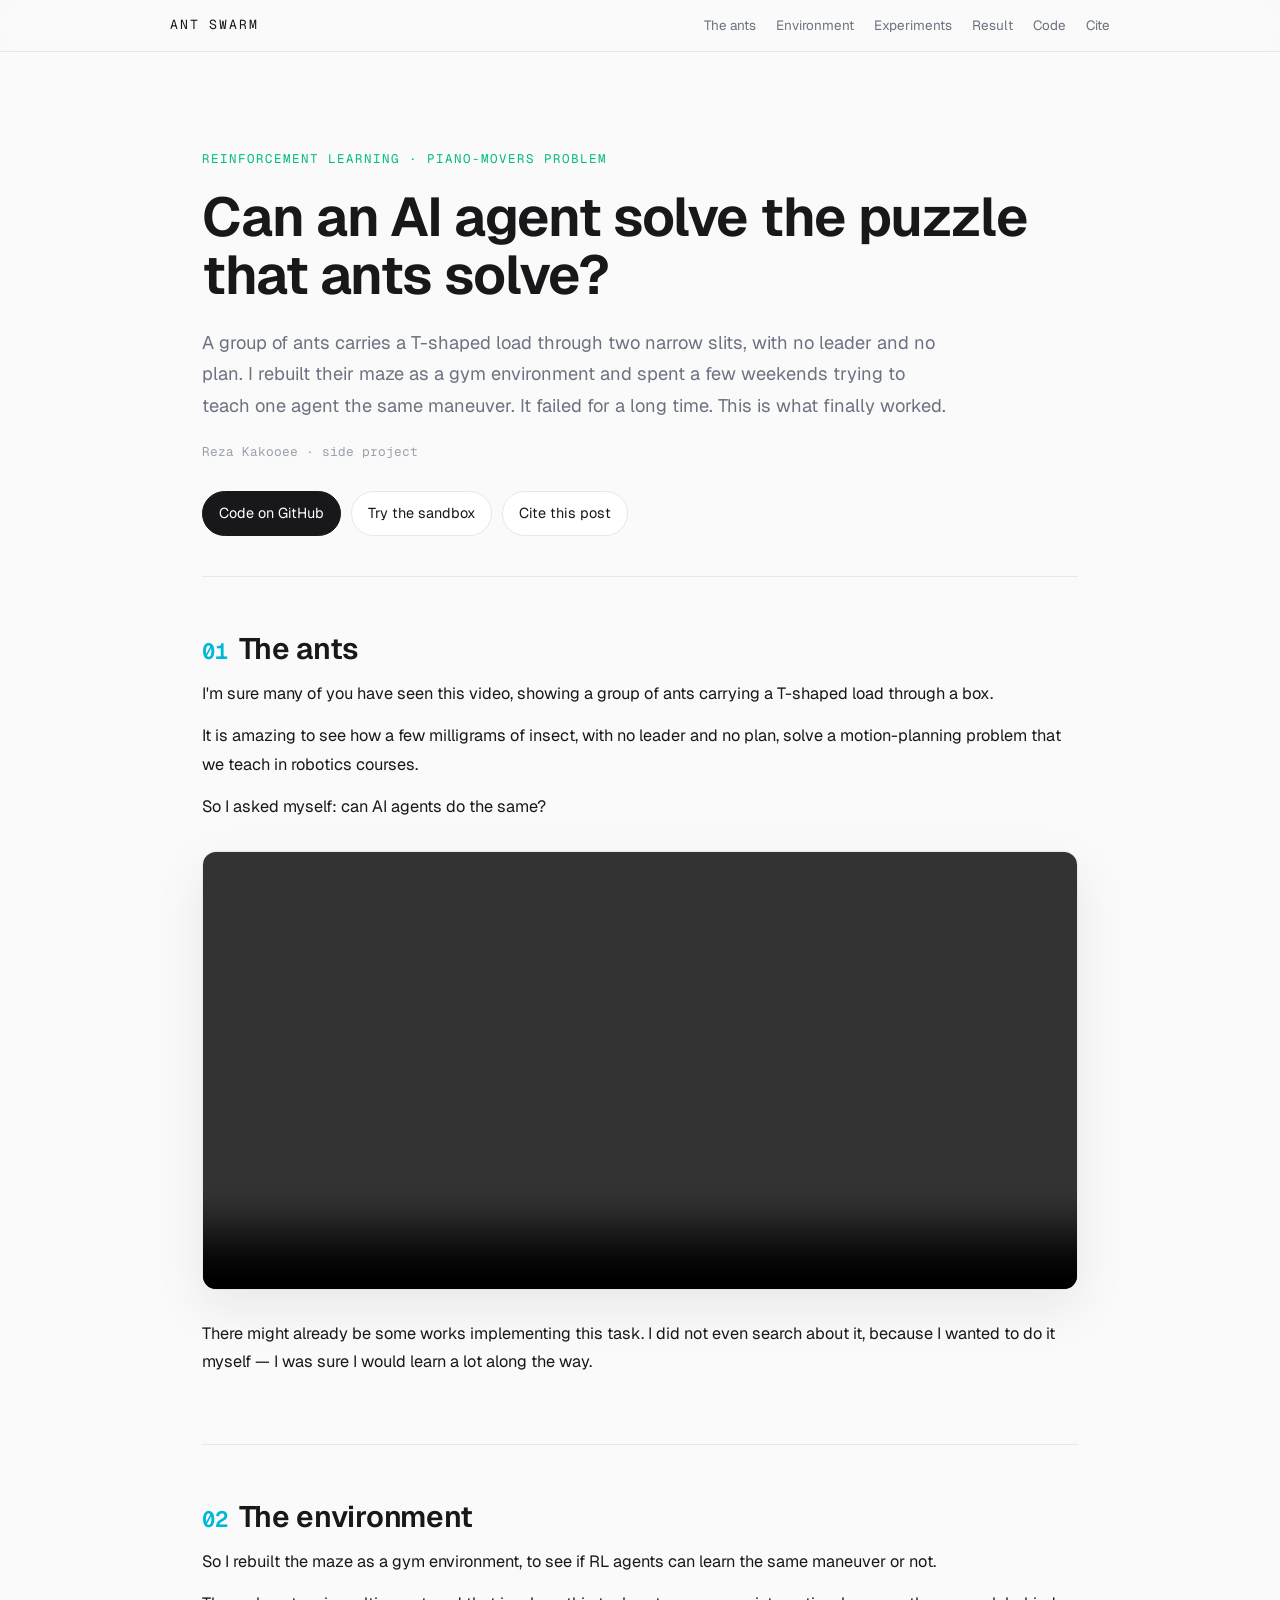
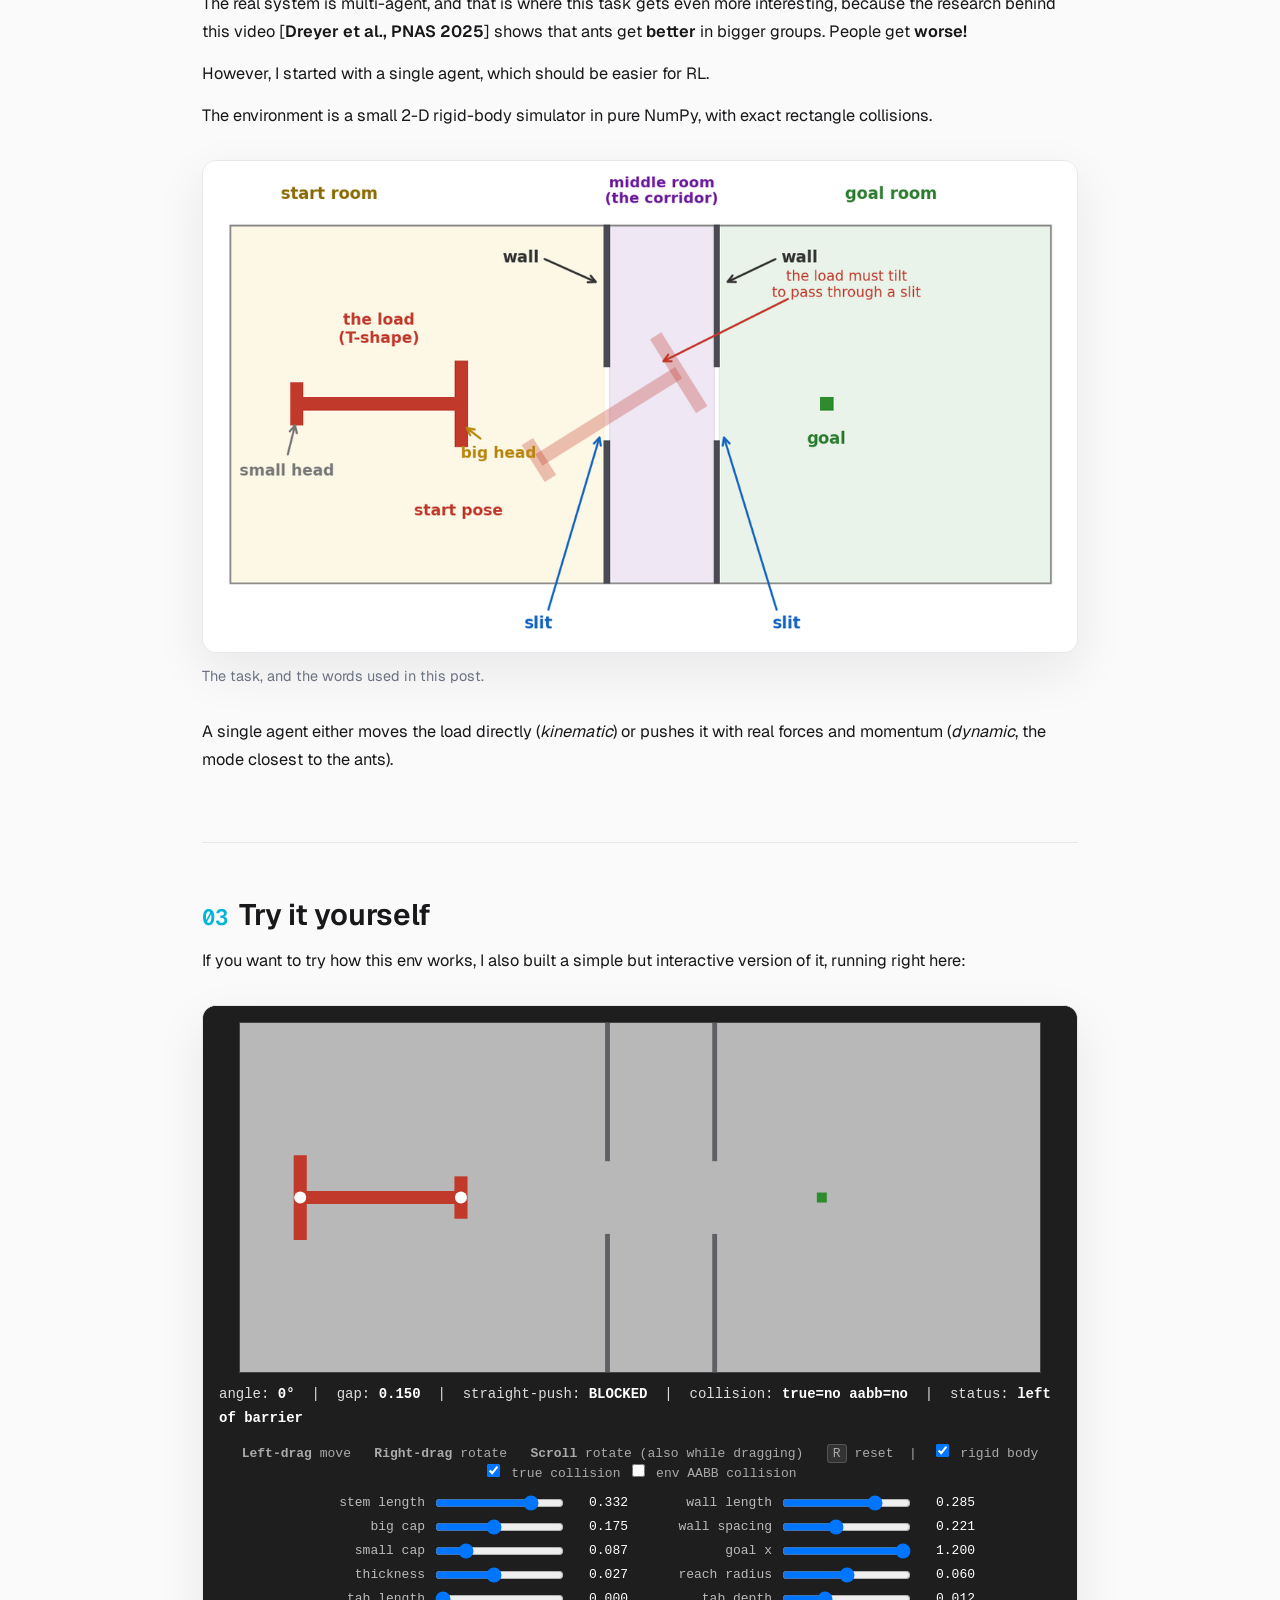
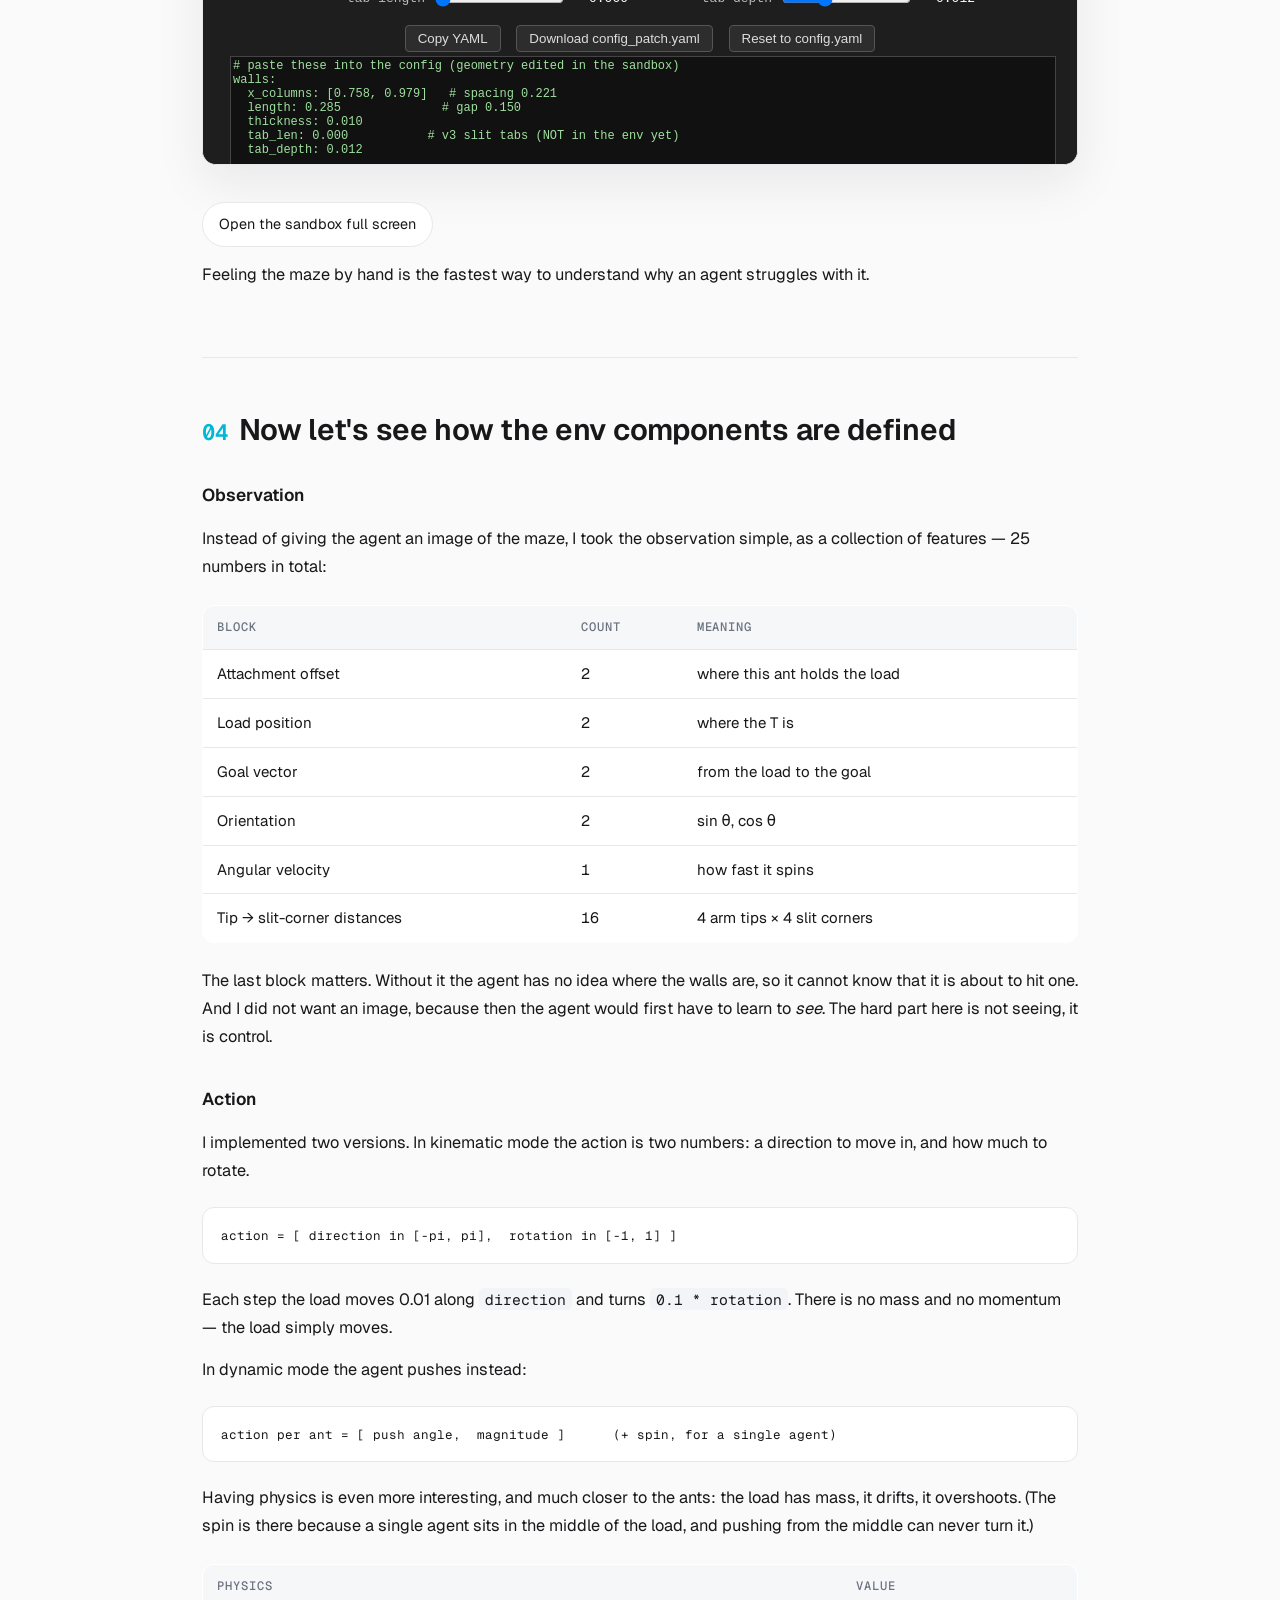
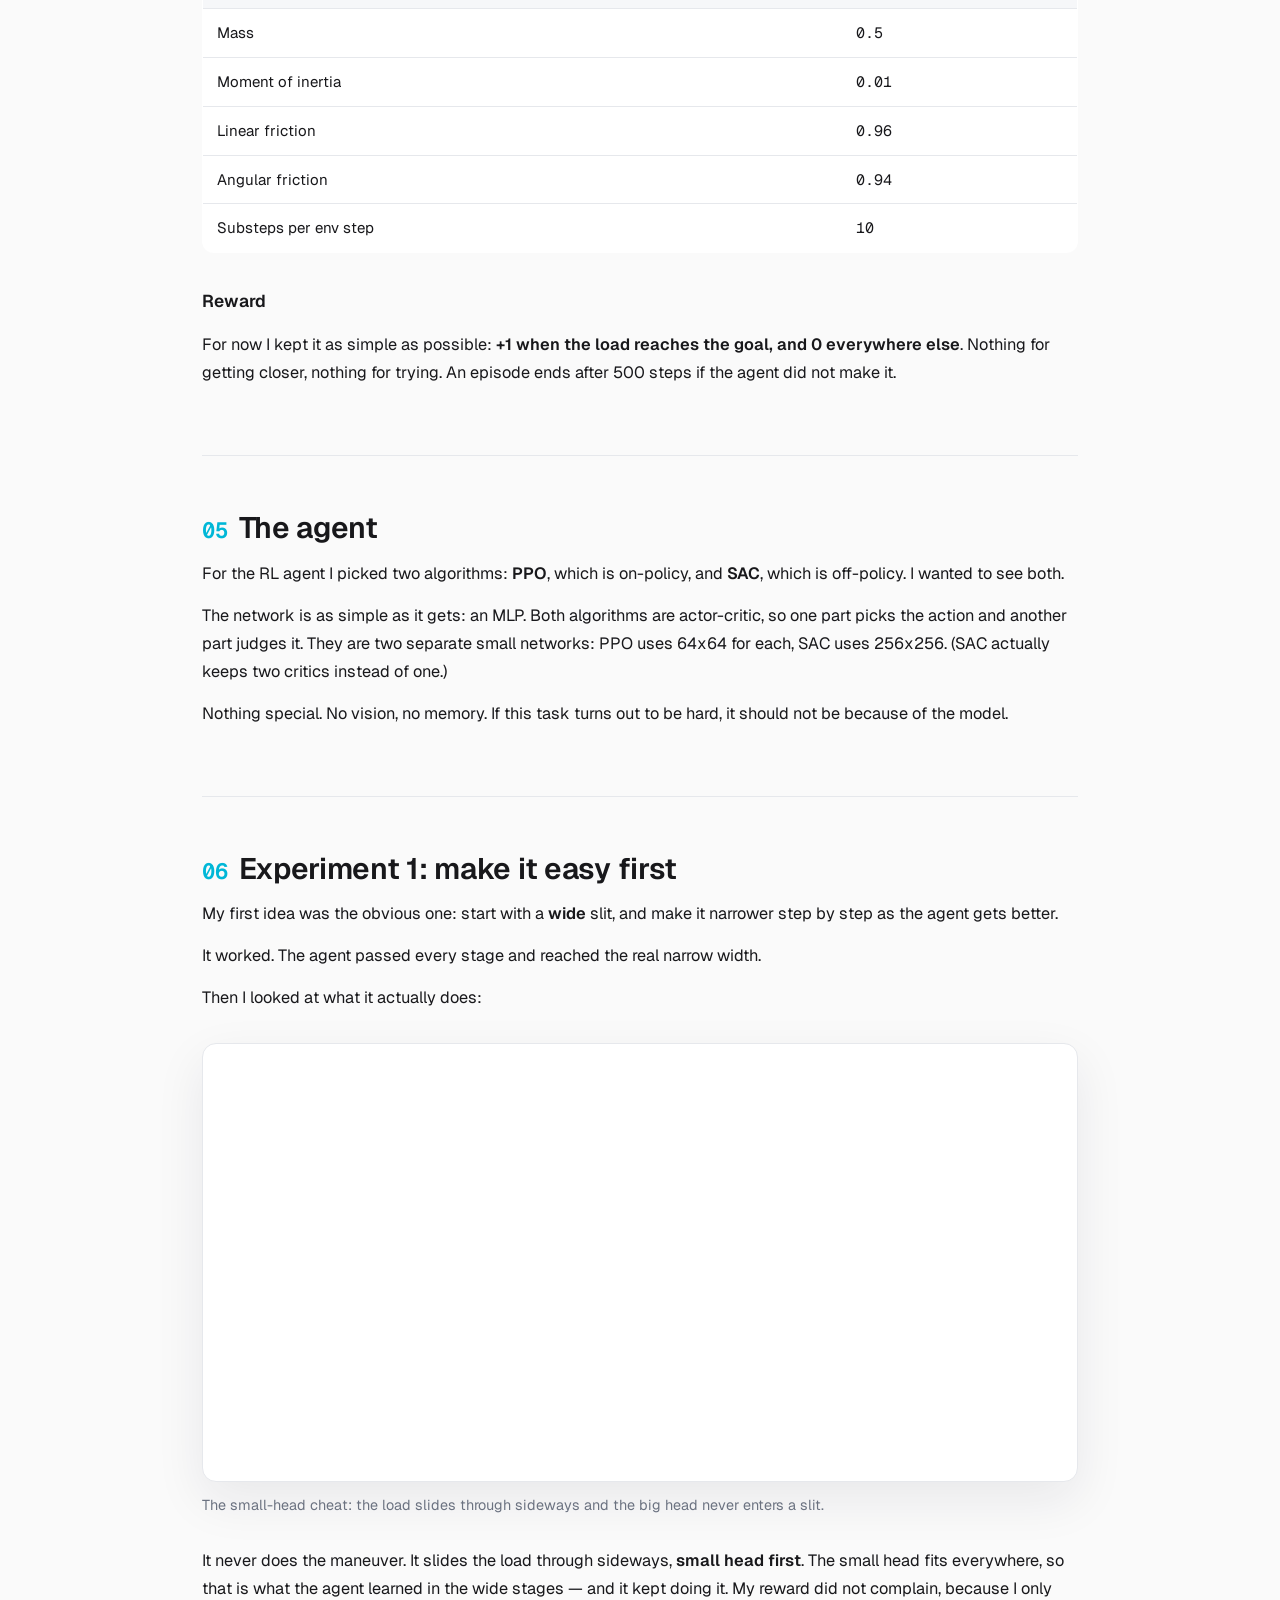
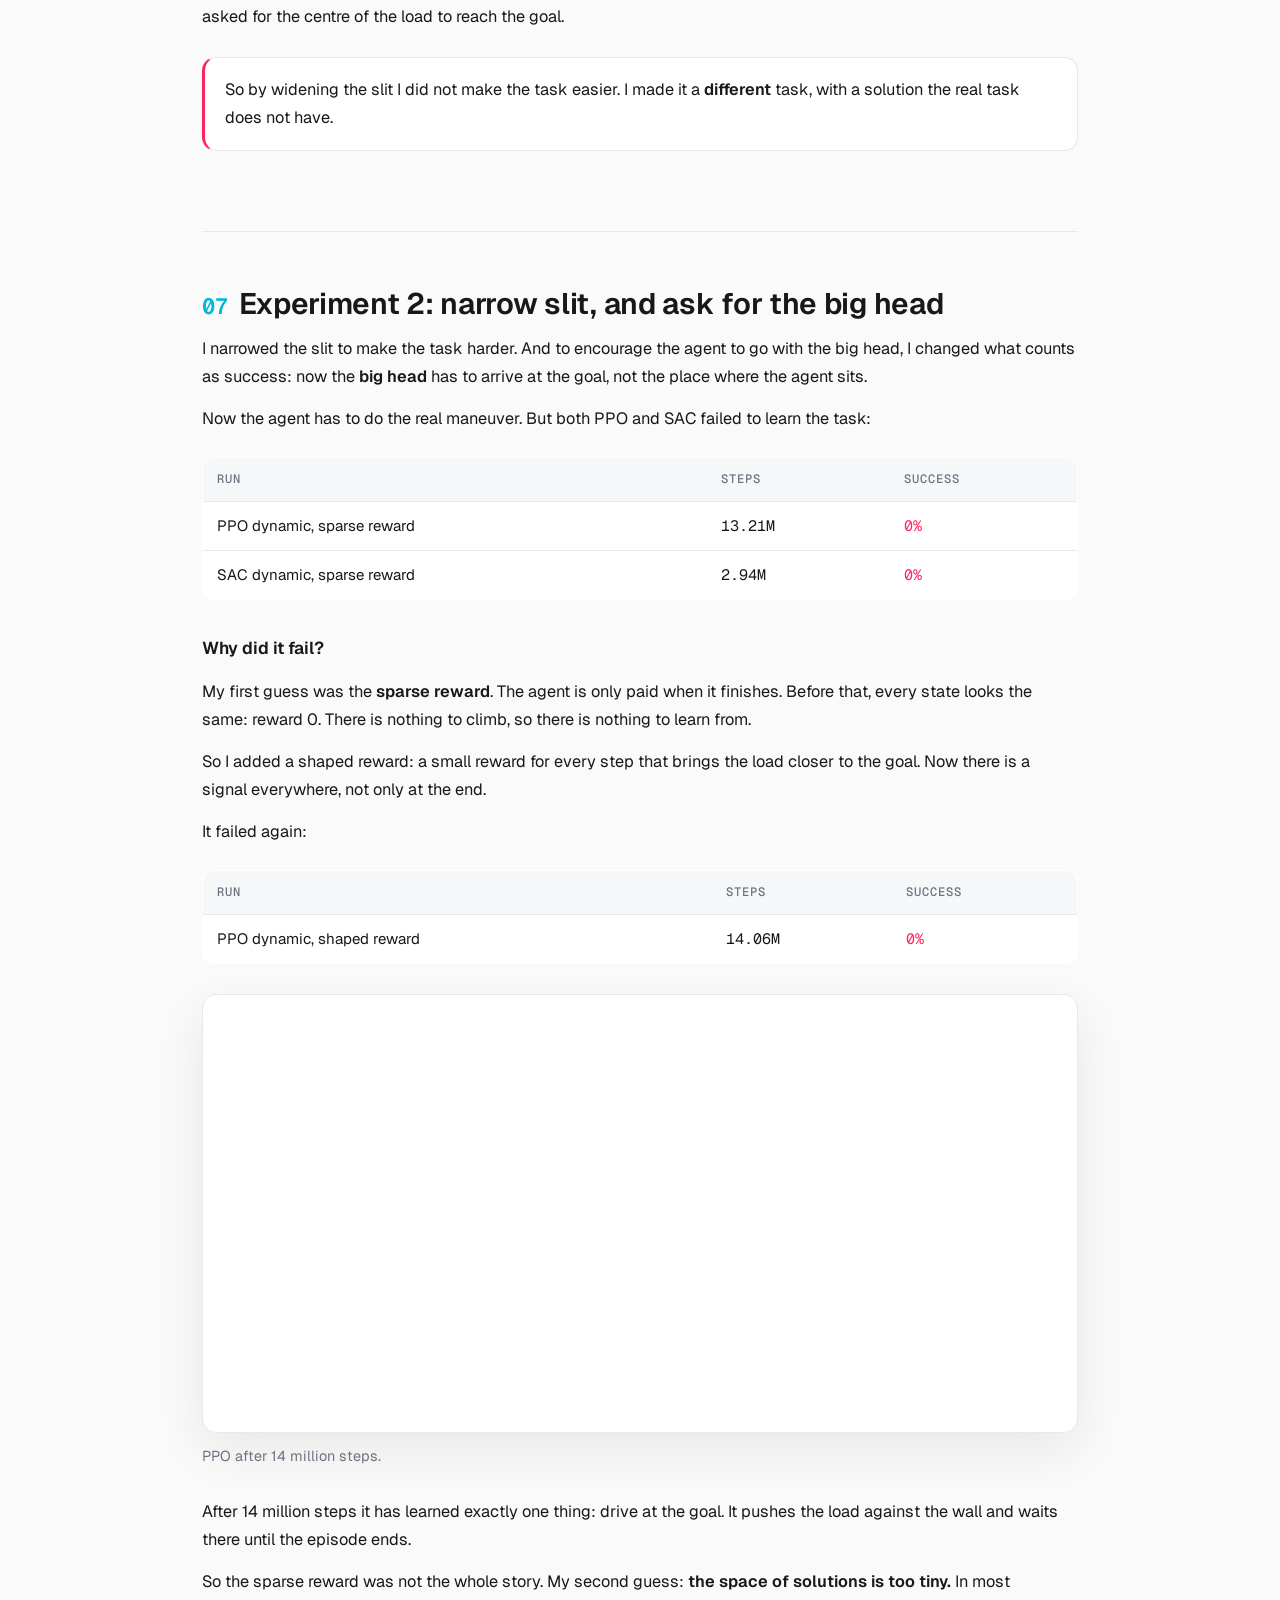
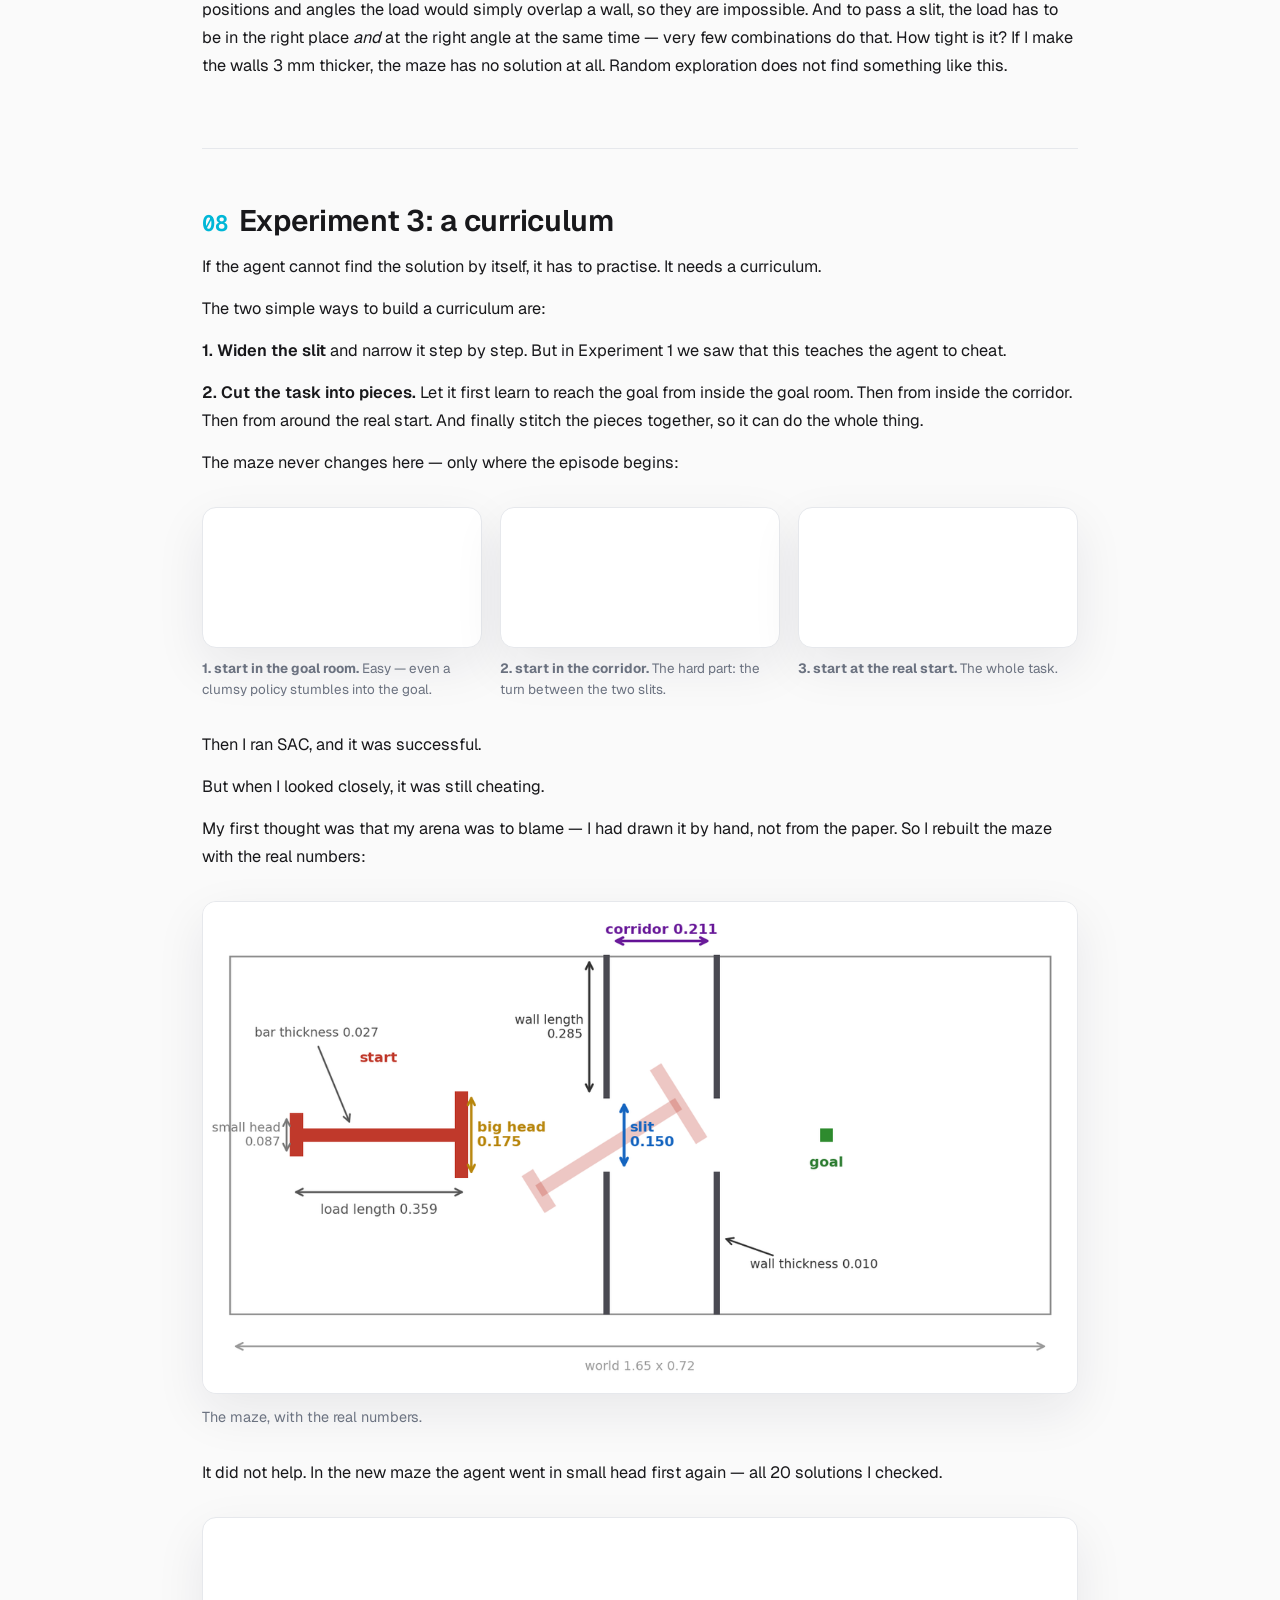
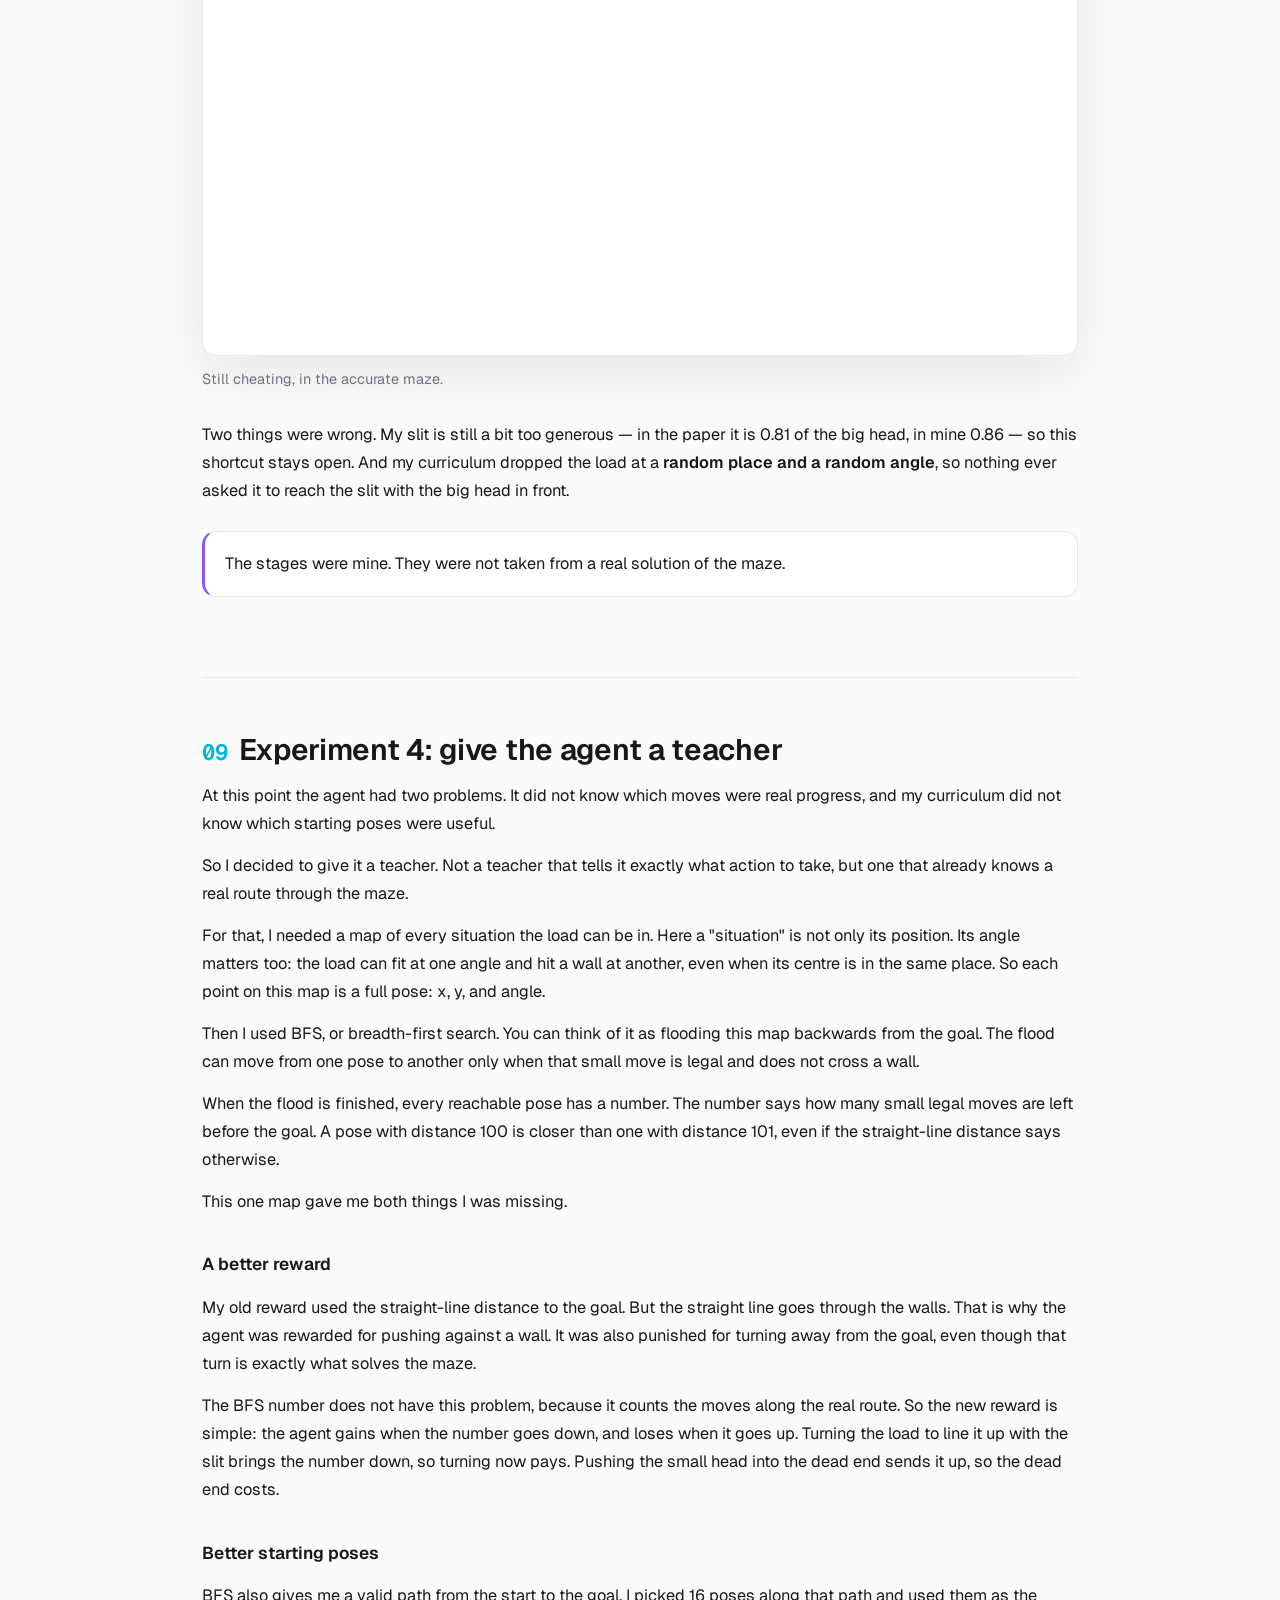
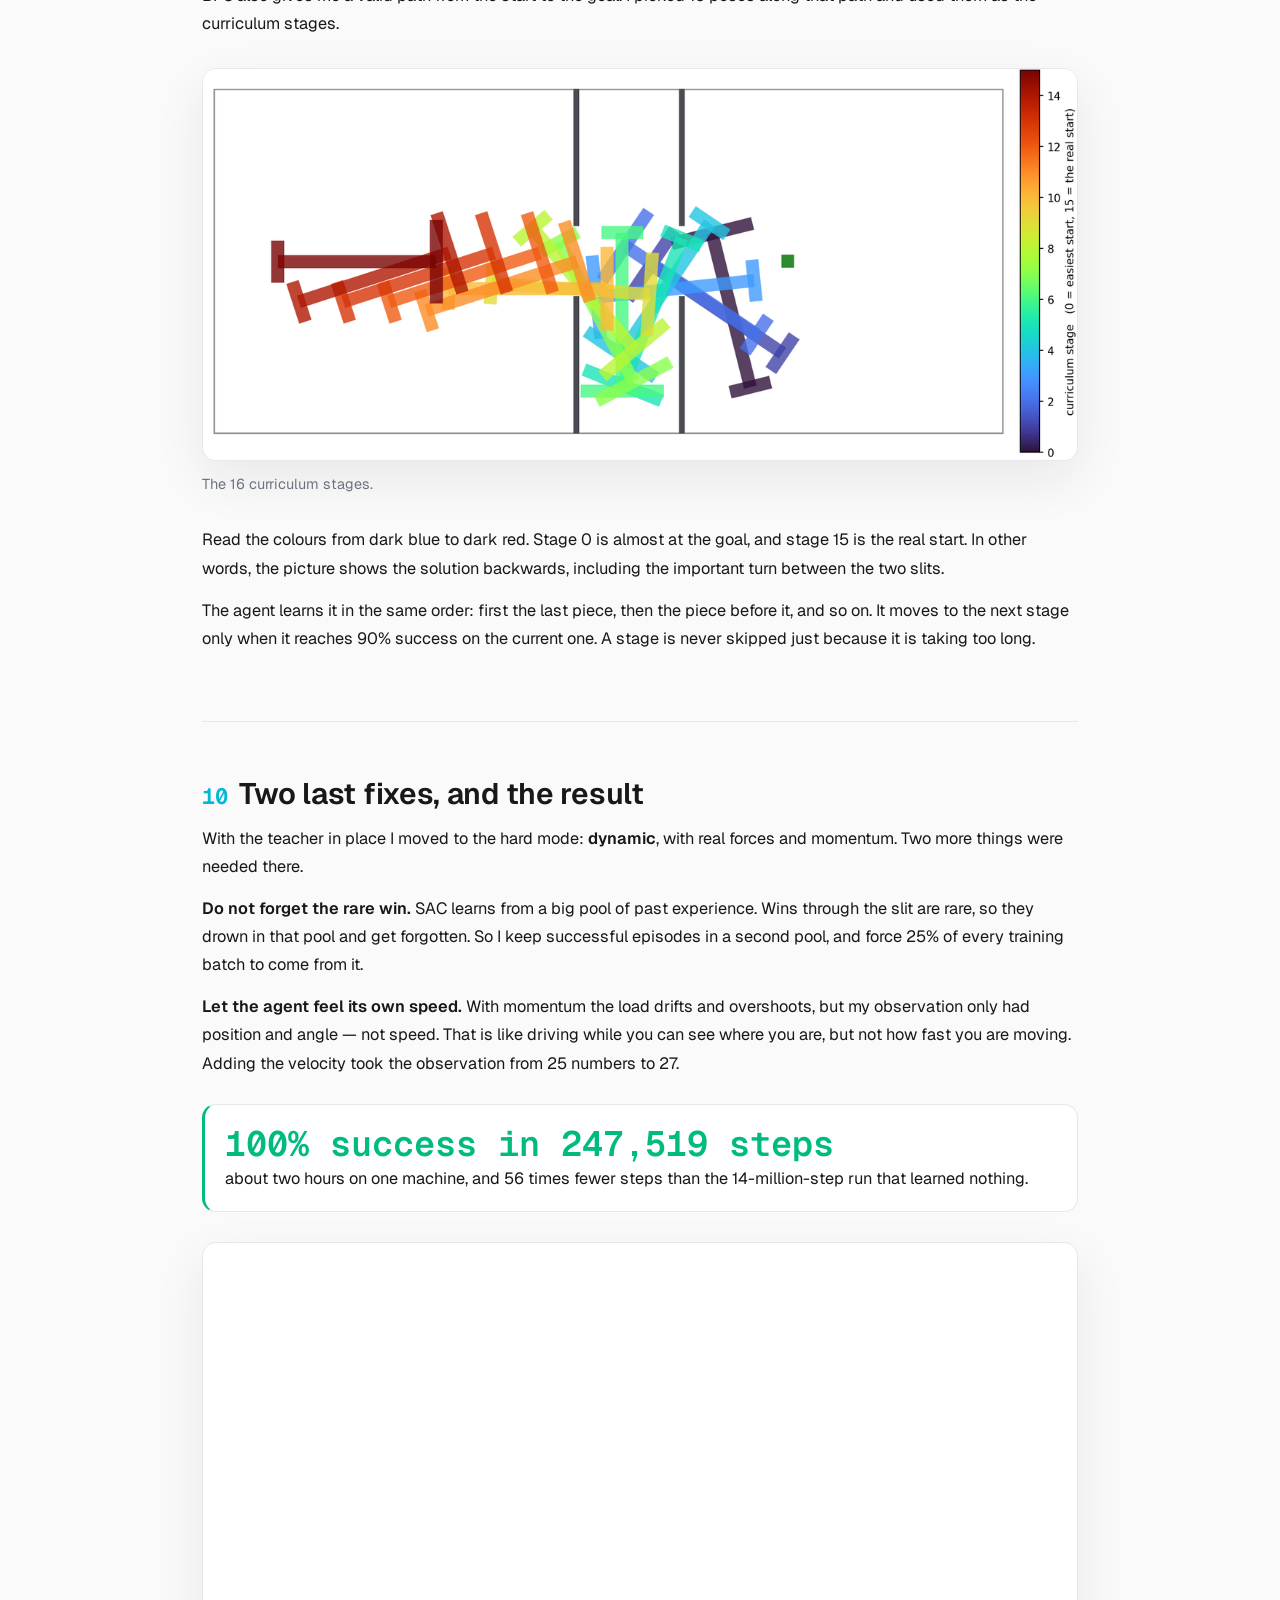
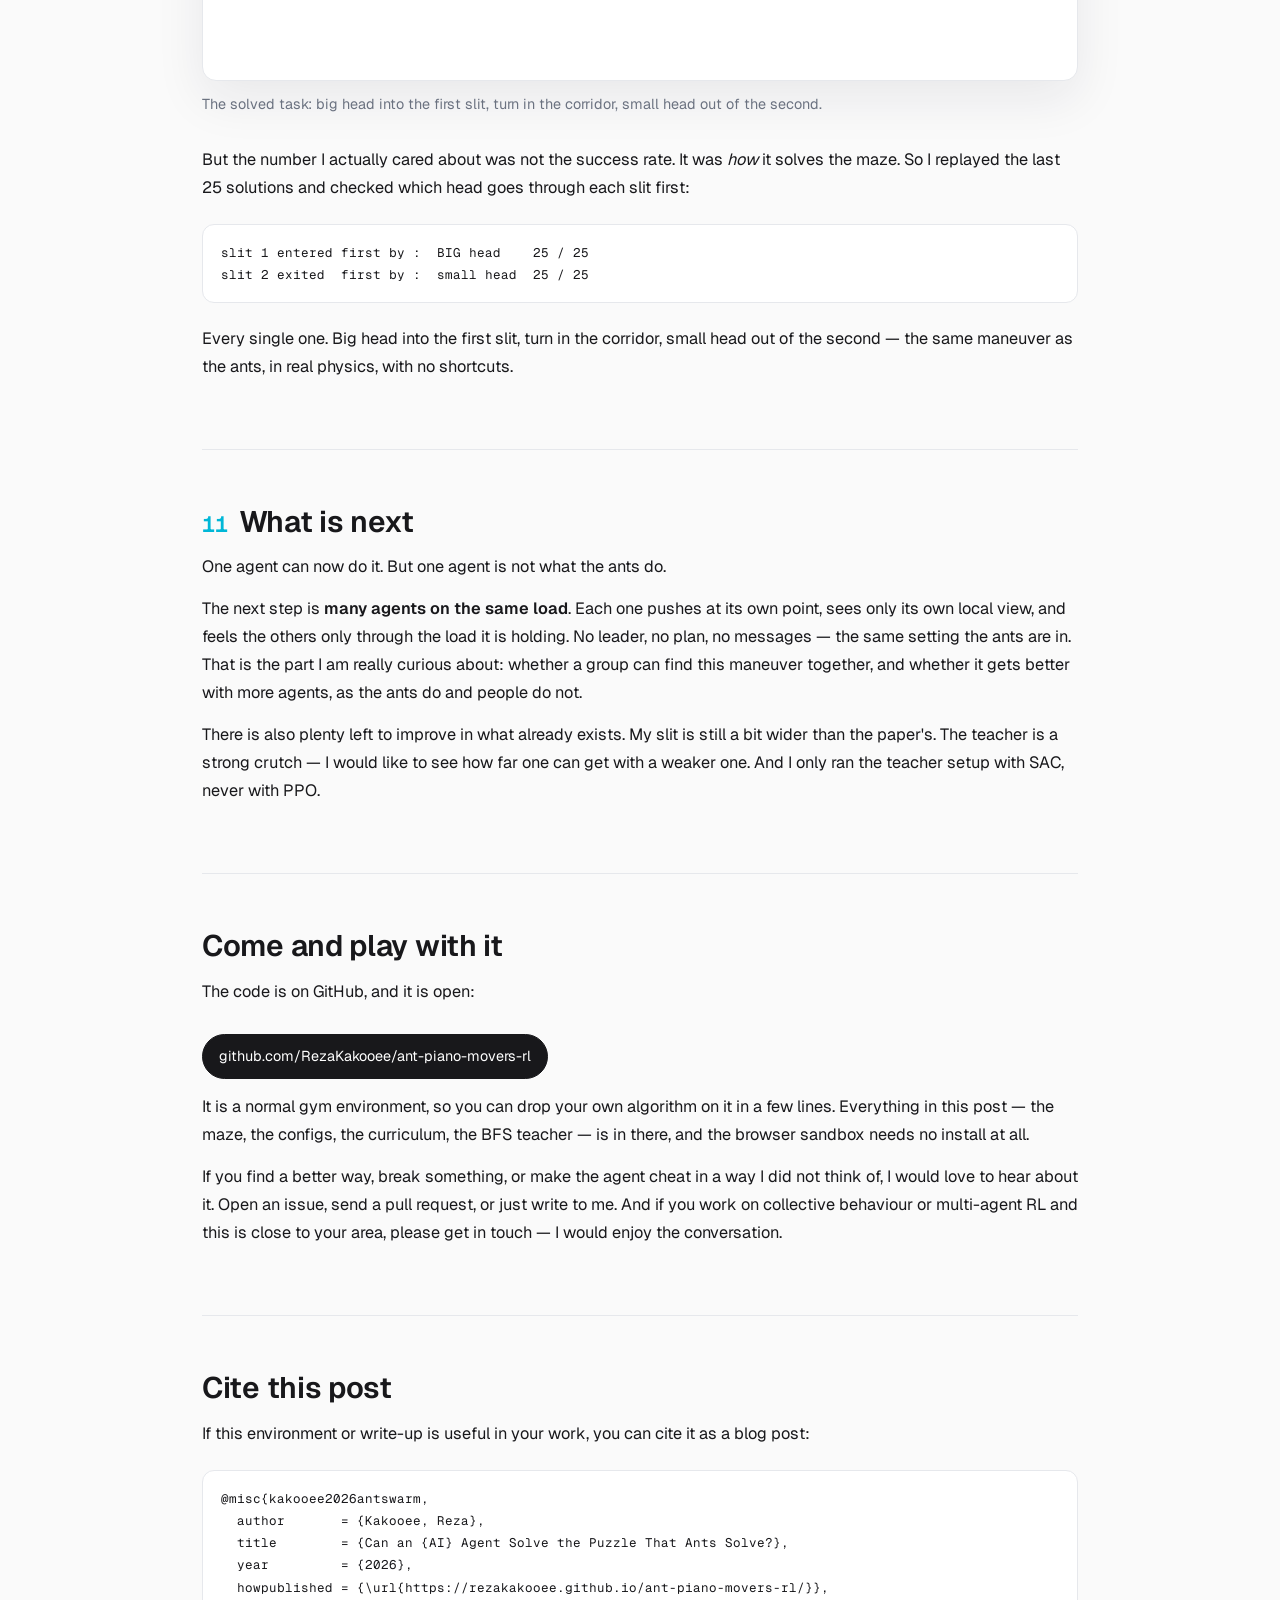
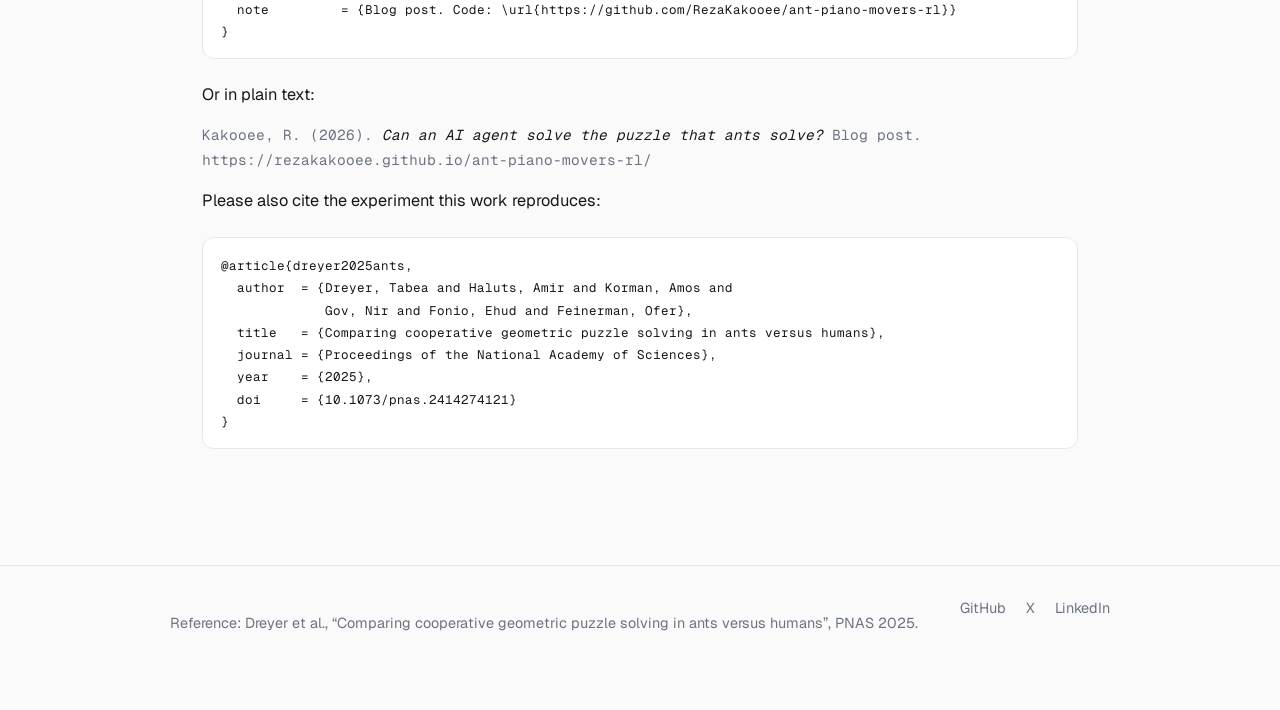
==== blogs/01-can-ai-solve-the-ant-puzzle/ant-piano-movers-rl/index.html @ 8fc46b72 "Add blog post, project page, and public-release tooling Blog (blogs/01-can-ai-solve-the-ant-puzzle/)" ====
<!doctype html>
<html lang="en">
  <head>
    <meta charset="utf-8">
    <meta name="viewport" content="width=device-width, initial-scale=1">
    <title>Can an AI agent solve the puzzle that ants solve?</title>
    <meta name="description" content="Teaching a reinforcement-learning agent the piano-movers puzzle that crazy ants solve collectively — the failures, the cheats, and the BFS teacher that finally worked.">
    <meta property="og:title" content="Can an AI agent solve the puzzle that ants solve?">
    <meta property="og:description" content="A weekend project: an RL agent learns to thread a T-shaped load through two narrow slits — the same maneuver ants perform in the PNAS piano-movers experiment.">
    <meta property="og:type" content="article">
    <meta property="og:image" content="assets/task_vocabulary.png">
    <link rel="preconnect" href="https://fonts.googleapis.com">
    <link rel="preconnect" href="https://fonts.gstatic.com" crossorigin>
    <link href="https://fonts.googleapis.com/css2?family=Geist:wght@400;500;600;700&family=Geist+Mono:wght@400;500&display=swap" rel="stylesheet">
    <link rel="stylesheet" href="styles.css">
  </head>
  <body>
    <header class="topbar">
      <div class="inner">
        <a class="mark" href="#top">Ant&nbsp;Swarm</a>
        <nav aria-label="Page sections">
          <a href="#ants">The ants</a>
          <a href="#env">Environment</a>
          <a href="#exp1">Experiments</a>
          <a href="#result">Result</a>
          <a href="#code">Code</a>
          <a href="#cite">Cite</a>
        </nav>
      </div>
    </header>

    <main id="top">
      <div class="wrap">
        <section class="hero">
          <p class="eyebrow">Reinforcement learning &middot; piano-movers problem</p>
          <h1>Can an AI agent solve the puzzle that ants solve?</h1>
          <p class="lede">
            A group of ants carries a T-shaped load through two narrow slits, with no
            leader and no plan. I rebuilt their maze as a gym environment and spent a
            few weekends trying to teach one agent the same maneuver. It failed for a
            long time. This is what finally worked.
          </p>
          <p class="byline">Reza Kakooee &middot; side project</p>
          <div class="actions">
            <a class="button button--primary" href="https://github.com/RezaKakooee/ant-piano-movers-rl">Code on GitHub</a>
            <a class="button" href="#try">Try the sandbox</a>
            <a class="button" href="#cite">Cite this post</a>
          </div>
        </section>

        <!-- 1 ---------------------------------------------------------- -->
        <section class="section" id="ants">
          <h2><span class="num">01</span>The ants</h2>
          <p>
            I'm sure many of you have seen this video, showing a group of ants
            carrying a T-shaped load through a box.
          </p>
          <p>
            It is amazing to see how a few milligrams of insect, with no leader and no
            plan, solve a motion-planning problem that we teach in robotics courses.
          </p>
          <p>So I asked myself: can AI agents do the same?</p>
          <figure>
            <video src="assets/redvid_io_ants_solving_a_puzzle.mp4" controls playsinline preload="metadata"></video>
          </figure>
          <p>
            There might already be some works implementing this task. I did not even
            search about it, because I wanted to do it myself &mdash; I was sure I would
            learn a lot along the way.
          </p>
        </section>

        <!-- 2 ---------------------------------------------------------- -->
        <section class="section" id="env">
          <h2><span class="num">02</span>The environment</h2>
          <p>
            So I rebuilt the maze as a gym environment, to see if RL agents can learn
            the same maneuver or not.
          </p>
          <p>
            The real system is multi-agent, and that is where this task gets even more
            interesting, because the research behind this video
            [<strong>Dreyer et al., PNAS 2025</strong>] shows that ants get
            <strong>better</strong> in bigger groups. People get <strong>worse!</strong>
          </p>
          <p>However, I started with a single agent, which should be easier for RL.</p>
          <p>
            The environment is a small 2-D rigid-body simulator in pure NumPy, with
            exact rectangle collisions.
          </p>
          <figure>
            <img src="assets/task_vocabulary.png" alt="The maze, with every part named: start room, corridor, goal room, walls, slits, the load with its big and small head.">
            <figcaption>The task, and the words used in this post.</figcaption>
          </figure>
          <p>
            A single agent either moves the load directly (<em>kinematic</em>) or pushes
            it with real forces and momentum (<em>dynamic</em>, the mode closest to the
            ants).
          </p>
        </section>

        <!-- 3 ---------------------------------------------------------- -->
        <section class="section" id="try">
          <h2><span class="num">03</span>Try it yourself</h2>
          <p>
            If you want to try how this env works, I also built a simple but
            interactive version of it, running right here:
          </p>
          <figure class="sandbox">
            <iframe src="sandbox/" title="Interactive T-shape maze sandbox" loading="lazy"></iframe>
          </figure>
          <div class="actions">
            <a class="button" href="sandbox/" target="_blank" rel="noopener">Open the sandbox full screen</a>
          </div>
          <p>
            Feeling the maze by hand is the fastest way to understand why an agent
            struggles with it.
          </p>
        </section>

        <!-- 4 ---------------------------------------------------------- -->
        <section class="section" id="components">
          <h2><span class="num">04</span>Now let's see how the env components are defined</h2>

          <h3>Observation</h3>
          <p>
            Instead of giving the agent an image of the maze, I took the observation
            simple, as a collection of features &mdash; 25 numbers in total:
          </p>
          <table>
            <thead><tr><th>Block</th><th class="num">Count</th><th>Meaning</th></tr></thead>
            <tbody>
              <tr><td>Attachment offset</td><td class="num">2</td><td>where this ant holds the load</td></tr>
              <tr><td>Load position</td><td class="num">2</td><td>where the T is</td></tr>
              <tr><td>Goal vector</td><td class="num">2</td><td>from the load to the goal</td></tr>
              <tr><td>Orientation</td><td class="num">2</td><td>sin&nbsp;&theta;, cos&nbsp;&theta;</td></tr>
              <tr><td>Angular velocity</td><td class="num">1</td><td>how fast it spins</td></tr>
              <tr><td>Tip &rarr; slit-corner distances</td><td class="num">16</td><td>4 arm tips &times; 4 slit corners</td></tr>
            </tbody>
          </table>
          <p>
            The last block matters. Without it the agent has no idea where the walls
            are, so it cannot know that it is about to hit one. And I did not want an
            image, because then the agent would first have to learn to <em>see</em>.
            The hard part here is not seeing, it is control.
          </p>

          <h3>Action</h3>
          <p>
            I implemented two versions. In kinematic mode the action is two numbers: a
            direction to move in, and how much to rotate.
          </p>
<pre><code>action = [ direction in [-pi, pi],  rotation in [-1, 1] ]</code></pre>
          <p>
            Each step the load moves 0.01 along <code>direction</code> and turns
            <code>0.1 * rotation</code>. There is no mass and no momentum &mdash; the
            load simply moves.
          </p>
          <p>In dynamic mode the agent pushes instead:</p>
<pre><code>action per ant = [ push angle,  magnitude ]      (+ spin, for a single agent)</code></pre>
          <p>
            Having physics is even more interesting, and much closer to the ants: the
            load has mass, it drifts, it overshoots. (The spin is there because a single
            agent sits in the middle of the load, and pushing from the middle can never
            turn it.)
          </p>
          <table>
            <thead><tr><th>Physics</th><th class="num">Value</th></tr></thead>
            <tbody>
              <tr><td>Mass</td><td class="num">0.5</td></tr>
              <tr><td>Moment of inertia</td><td class="num">0.01</td></tr>
              <tr><td>Linear friction</td><td class="num">0.96</td></tr>
              <tr><td>Angular friction</td><td class="num">0.94</td></tr>
              <tr><td>Substeps per env step</td><td class="num">10</td></tr>
            </tbody>
          </table>

          <h3>Reward</h3>
          <p>
            For now I kept it as simple as possible: <strong>+1 when the load reaches
            the goal, and 0 everywhere else</strong>. Nothing for getting closer,
            nothing for trying. An episode ends after 500 steps if the agent did not
            make it.
          </p>
        </section>

        <!-- 5 ---------------------------------------------------------- -->
        <section class="section" id="agent">
          <h2><span class="num">05</span>The agent</h2>
          <p>
            For the RL agent I picked two algorithms: <strong>PPO</strong>, which is
            on-policy, and <strong>SAC</strong>, which is off-policy. I wanted to see
            both.
          </p>
          <p>
            The network is as simple as it gets: an MLP. Both algorithms are
            actor-critic, so one part picks the action and another part judges it. They
            are two separate small networks: PPO uses 64x64 for each, SAC uses 256x256.
            (SAC actually keeps two critics instead of one.)
          </p>
          <p>
            Nothing special. No vision, no memory. If this task turns out to be hard, it
            should not be because of the model.
          </p>
        </section>

        <!-- 6 ---------------------------------------------------------- -->
        <section class="section" id="exp1">
          <h2><span class="num">06</span>Experiment 1: make it easy first</h2>
          <p>
            My first idea was the obvious one: start with a <strong>wide</strong> slit,
            and make it narrower step by step as the agent gets better.
          </p>
          <p>It worked. The agent passed every stage and reached the real narrow width.</p>
          <p>Then I looked at what it actually does:</p>
          <figure>
            <video src="assets/cheat_smallhead.mp4" autoplay loop muted playsinline></video>
            <figcaption>The small-head cheat: the load slides through sideways and the big head never enters a slit.</figcaption>
          </figure>
          <p>
            It never does the maneuver. It slides the load through sideways,
            <strong>small head first</strong>. The small head fits everywhere, so that is
            what the agent learned in the wide stages &mdash; and it kept doing it. My
            reward did not complain, because I only asked for the centre of the load to
            reach the goal.
          </p>
          <div class="callout callout--fail">
            <p>
              So by widening the slit I did not make the task easier. I made it a
              <strong>different</strong> task, with a solution the real task does not
              have.
            </p>
          </div>
        </section>

        <!-- 7 ---------------------------------------------------------- -->
        <section class="section" id="exp2">
          <h2><span class="num">07</span>Experiment 2: narrow slit, and ask for the big head</h2>
          <p>
            I narrowed the slit to make the task harder. And to encourage the agent to
            go with the big head, I changed what counts as success: now the
            <strong>big head</strong> has to arrive at the goal, not the place where the
            agent sits.
          </p>
          <p>
            Now the agent has to do the real maneuver. But both PPO and SAC failed to
            learn the task:
          </p>
          <table>
            <thead><tr><th>Run</th><th class="num">Steps</th><th class="num">Success</th></tr></thead>
            <tbody>
              <tr><td>PPO dynamic, sparse reward</td><td class="num">13.21M</td><td class="fail">0%</td></tr>
              <tr><td>SAC dynamic, sparse reward</td><td class="num">2.94M</td><td class="fail">0%</td></tr>
            </tbody>
          </table>

          <h3>Why did it fail?</h3>
          <p>
            My first guess was the <strong>sparse reward</strong>. The agent is only paid
            when it finishes. Before that, every state looks the same: reward 0. There is
            nothing to climb, so there is nothing to learn from.
          </p>
          <p>
            So I added a shaped reward: a small reward for every step that brings the
            load closer to the goal. Now there is a signal everywhere, not only at the
            end.
          </p>
          <p>It failed again:</p>
          <table>
            <thead><tr><th>Run</th><th class="num">Steps</th><th class="num">Success</th></tr></thead>
            <tbody>
              <tr><td>PPO dynamic, shaped reward</td><td class="num">14.06M</td><td class="fail">0%</td></tr>
            </tbody>
          </table>
          <figure>
            <video src="assets/policy_14000000.mp4" autoplay loop muted playsinline></video>
            <figcaption>PPO after 14 million steps.</figcaption>
          </figure>
          <p>
            After 14 million steps it has learned exactly one thing: drive at the goal.
            It pushes the load against the wall and waits there until the episode ends.
          </p>
          <p>
            So the sparse reward was not the whole story. My second guess:
            <strong>the space of solutions is too tiny.</strong> In most positions and
            angles the load would simply overlap a wall, so they are impossible. And to
            pass a slit, the load has to be in the right place <em>and</em> at the right
            angle at the same time &mdash; very few combinations do that. How tight is it? If I make the walls 3&nbsp;mm
            thicker, the maze has no solution at all. Random exploration does not find
            something like this.
          </p>
        </section>

        <!-- 8 ---------------------------------------------------------- -->
        <section class="section" id="exp3">
          <h2><span class="num">08</span>Experiment 3: a curriculum</h2>
          <p>
            If the agent cannot find the solution by itself, it has to practise. It needs
            a curriculum.
          </p>
          <p>The two simple ways to build a curriculum are:</p>
          <p>
            <strong>1. Widen the slit</strong> and narrow it step by step. But in
            Experiment 1 we saw that this teaches the agent to cheat.
          </p>
          <p>
            <strong>2. Cut the task into pieces.</strong> Let it first learn to reach the
            goal from inside the goal room. Then from inside the corridor. Then from
            around the real start. And finally stitch the pieces together, so it can do
            the whole thing.
          </p>
          <p>The maze never changes here &mdash; only where the episode begins:</p>
          <div class="figure-row">
            <figure>
              <video src="assets/1_first__step1403_len403.mp4" autoplay loop muted playsinline></video>
              <figcaption><strong>1. start in the goal room.</strong> Easy &mdash; even a clumsy policy stumbles into the goal.</figcaption>
            </figure>
            <figure>
              <video src="assets/2_early__step150542_len31.mp4" autoplay loop muted playsinline></video>
              <figcaption><strong>2. start in the corridor.</strong> The hard part: the turn between the two slits.</figcaption>
            </figure>
            <figure>
              <video src="assets/5_final__step421814_len79.mp4" autoplay loop muted playsinline></video>
              <figcaption><strong>3. start at the real start.</strong> The whole task.</figcaption>
            </figure>
          </div>
          <p>Then I ran SAC, and it was successful.</p>
          <p>But when I looked closely, it was still cheating.</p>
          <p>
            My first thought was that my arena was to blame &mdash; I had drawn it by
            hand, not from the paper. So I rebuilt the maze with the real numbers:
          </p>
          <figure>
            <img src="assets/maze_dimensions.png" alt="The maze with its real measurements: slit 0.150, big head 0.175, corridor 0.211, load length 0.359.">
            <figcaption>The maze, with the real numbers.</figcaption>
          </figure>
          <p>
            It did not help. In the new maze the agent went in small head first again
            &mdash; all 20 solutions I checked.
          </p>
          <figure>
            <video src="assets/cheat_accurate_maze.mp4" autoplay loop muted playsinline></video>
            <figcaption>Still cheating, in the accurate maze.</figcaption>
          </figure>
          <p>
            Two things were wrong. My slit is still a bit too generous &mdash; in the
            paper it is 0.81 of the big head, in mine 0.86 &mdash; so this shortcut stays
            open. And my curriculum dropped the load at a <strong>random place and a
            random angle</strong>, so nothing ever asked it to reach the slit with the
            big head in front.
          </p>
          <div class="callout">
            <p>The stages were mine. They were not taken from a real solution of the maze.</p>
          </div>
        </section>

        <!-- 9 ---------------------------------------------------------- -->
        <section class="section" id="exp4">
          <h2><span class="num">09</span>Experiment 4: give the agent a teacher</h2>
          <p>
            At this point the agent had two problems. It did not know which moves were
            real progress, and my curriculum did not know which starting poses were
            useful.
          </p>
          <p>
            So I decided to give it a teacher. Not a teacher that tells it exactly what
            action to take, but one that already knows a real route through the maze.
          </p>
          <p>
            For that, I needed a map of every situation the load can be in. Here a
            "situation" is not only its position. Its angle matters too: the load can fit
            at one angle and hit a wall at another, even when its centre is in the same
            place. So each point on this map is a full pose: x, y, and angle.
          </p>
          <p>
            Then I used BFS, or breadth-first search. You can think of it as flooding
            this map backwards from the goal. The flood can move from one pose to another
            only when that small move is legal and does not cross a wall.
          </p>
          <p>
            When the flood is finished, every reachable pose has a number. The number
            says how many small legal moves are left before the goal. A pose with
            distance 100 is closer than one with distance 101, even if the straight-line
            distance says otherwise.
          </p>
          <p>This one map gave me both things I was missing.</p>

          <h3>A better reward</h3>
          <p>
            My old reward used the straight-line distance to the goal. But the straight
            line goes through the walls. That is why the agent was rewarded for pushing
            against a wall. It was also punished for turning away from the goal, even
            though that turn is exactly what solves the maze.
          </p>
          <p>
            The BFS number does not have this problem, because it counts the moves
            along the real route. So the new reward is simple: the agent gains when the
            number goes down, and loses when it goes up. Turning the load to line it up
            with the slit brings the number down, so turning now pays. Pushing the small
            head into the dead end sends it up, so the dead end costs.
          </p>

          <h3>Better starting poses</h3>
          <p>
            BFS also gives me a valid path from the start to the goal. I picked 16 poses
            along that path and used them as the curriculum stages.
          </p>
          <figure>
            <img src="assets/curriculum_anchors.png" alt="The 16 curriculum stages, drawn as the load itself, coloured from dark blue near the goal to dark red at the real start.">
            <figcaption>The 16 curriculum stages.</figcaption>
          </figure>
          <p>
            Read the colours from dark blue to dark red. Stage 0 is almost at the goal,
            and stage 15 is the real start. In other words, the picture shows the
            solution backwards, including the important turn between the two slits.
          </p>
          <p>
            The agent learns it in the same order: first the last piece, then the piece
            before it, and so on. It moves to the next stage only when it reaches 90%
            success on the current one. A stage is never skipped just because it is
            taking too long.
          </p>
        </section>

        <!-- 10 --------------------------------------------------------- -->
        <section class="section" id="result">
          <h2><span class="num">10</span>Two last fixes, and the result</h2>
          <p>
            With the teacher in place I moved to the hard mode: <strong>dynamic</strong>,
            with real forces and momentum. Two more things were needed there.
          </p>
          <p>
            <strong>Do not forget the rare win.</strong> SAC learns from a big pool of
            past experience. Wins through the slit are rare, so they drown in that pool
            and get forgotten. So I keep successful episodes in a second pool, and force
            25% of every training batch to come from it.
          </p>
          <p>
            <strong>Let the agent feel its own speed.</strong> With momentum the load
            drifts and overshoots, but my observation only had position and angle &mdash;
            not speed. That is like driving while you can see where you are, but not how
            fast you are moving. Adding the velocity took the observation from 25 numbers
            to 27.
          </p>
          <div class="callout callout--result">
            <p>
              <span class="result-number">100% success in 247,519 steps</span>
              about two hours on one machine, and 56 times fewer steps than the
              14-million-step run that learned nothing.
            </p>
          </div>
          <figure>
            <video src="assets/eval_ep01_len153_ret1.76.mp4" autoplay loop muted playsinline></video>
            <figcaption>The solved task: big head into the first slit, turn in the corridor, small head out of the second.</figcaption>
          </figure>
          <p>
            But the number I actually cared about was not the success rate. It was
            <em>how</em> it solves the maze. So I replayed the last 25 solutions and
            checked which head goes through each slit first:
          </p>
<pre><code>slit 1 entered first by :  BIG head    25 / 25
slit 2 exited  first by :  small head  25 / 25</code></pre>
          <p>
            Every single one. Big head into the first slit, turn in the corridor, small
            head out of the second &mdash; the same maneuver as the ants, in real
            physics, with no shortcuts.
          </p>
        </section>

        <!-- 11 --------------------------------------------------------- -->
        <section class="section" id="next">
          <h2><span class="num">11</span>What is next</h2>
          <p>One agent can now do it. But one agent is not what the ants do.</p>
          <p>
            The next step is <strong>many agents on the same load</strong>. Each one
            pushes at its own point, sees only its own local view, and feels the others
            only through the load it is holding. No leader, no plan, no messages &mdash;
            the same setting the ants are in. That is the part I am really curious about:
            whether a group can find this maneuver together, and whether it gets better
            with more agents, as the ants do and people do not.
          </p>
          <p>
            There is also plenty left to improve in what already exists. My slit is still
            a bit wider than the paper's. The teacher is a strong crutch &mdash; I would
            like to see how far one can get with a weaker one. And I only ran the teacher
            setup with SAC, never with PPO.
          </p>
        </section>

        <!-- code ------------------------------------------------------- -->
        <section class="section" id="code">
          <h2>Come and play with it</h2>
          <p>The code is on GitHub, and it is open:</p>
          <div class="actions">
            <a class="button button--primary" href="https://github.com/RezaKakooee/ant-piano-movers-rl">github.com/RezaKakooee/ant-piano-movers-rl</a>
          </div>
          <p>
            It is a normal gym environment, so you can drop your own algorithm on it in a
            few lines. Everything in this post &mdash; the maze, the configs, the
            curriculum, the BFS teacher &mdash; is in there, and the browser sandbox
            needs no install at all.
          </p>
          <p>
            If you find a better way, break something, or make the agent cheat in a way I
            did not think of, I would love to hear about it. Open an issue, send a pull
            request, or just write to me. And if you work on collective behaviour or
            multi-agent RL and this is close to your area, please get in touch &mdash; I
            would enjoy the conversation.
          </p>
        </section>

        <!-- cite ------------------------------------------------------- -->
        <section class="section" id="cite">
          <h2>Cite this post</h2>
          <p>
            If this environment or write-up is useful in your work, you can cite it as
            a blog post:
          </p>
<pre><code>@misc{kakooee2026antswarm,
  author       = {Kakooee, Reza},
  title        = {Can an {AI} Agent Solve the Puzzle That Ants Solve?},
  year         = {2026},
  howpublished = {\url{https://rezakakooee.github.io/ant-piano-movers-rl/}},
  note         = {Blog post. Code: \url{https://github.com/RezaKakooee/ant-piano-movers-rl}}
}</code></pre>
          <p>Or in plain text:</p>
          <p class="mono" style="font-size:.9rem;color:var(--muted)">
            Kakooee, R. (2026). <em>Can an AI agent solve the puzzle that ants solve?</em>
            Blog post. https://rezakakooee.github.io/ant-piano-movers-rl/
          </p>
          <p>
            Please also cite the experiment this work reproduces:
          </p>
<pre><code>@article{dreyer2025ants,
  author  = {Dreyer, Tabea and Haluts, Amir and Korman, Amos and
             Gov, Nir and Fonio, Ehud and Feinerman, Ofer},
  title   = {Comparing cooperative geometric puzzle solving in ants versus humans},
  journal = {Proceedings of the National Academy of Sciences},
  year    = {2025},
  doi     = {10.1073/pnas.2414274121}
}</code></pre>
        </section>
      </div>
    </main>

    <footer class="footer">
      <div class="inner">
        <p>
          Reference: Dreyer et&nbsp;al., &ldquo;Comparing cooperative geometric puzzle
          solving in ants versus humans&rdquo;, PNAS 2025.
        </p>
        <div>
          <a href="https://github.com/RezaKakooee/ant-piano-movers-rl">GitHub</a>
          <a href="https://x.com/rezakakooee">X</a>
          <a href="https://www.linkedin.com/in/reza-kakooee/">LinkedIn</a>
        </div>
      </div>
    </footer>
  </body>
</html>
---- blogs/01-can-ai-solve-the-ant-puzzle/ant-piano-movers-rl/styles.css ----
/* Ant-swarm project page — light, minimal, technical. */
:root {
  --ink: #18181b;
  --muted: #6b7280;
  --faint: #9aa1ab;
  --paper: #fafafa;
  --surface: #ffffff;
  --line: #e6e8ec;
  --teal: #00bb7f;
  --cyan: #00b7d7;
  --violet: #8d54ff;
  --red: #ff2357;
  --amber: #f99c00;
  --shadow: 0 18px 50px rgba(24, 30, 45, 0.08);
  --max: 940px;
}

* { box-sizing: border-box; }
html { scroll-behavior: smooth; }

body {
  margin: 0;
  color: var(--ink);
  background: var(--paper);
  font-family: Geist, Inter, ui-sans-serif, system-ui, -apple-system, "Segoe UI", sans-serif;
  font-size: 1.02rem;
  line-height: 1.72;
  -webkit-font-smoothing: antialiased;
}

img, video { display: block; max-width: 100%; }
a { color: var(--ink); text-decoration-color: rgba(0, 183, 215, .5); text-underline-offset: 3px; }
a:hover { color: var(--cyan); }

.mono {
  font-family: "Geist Mono", ui-monospace, SFMono-Regular, Menlo, Consolas, monospace;
}

/* ---------------------------------------------------------------- topbar */
.topbar {
  position: sticky; top: 0; z-index: 20;
  display: flex; justify-content: space-between; align-items: center; gap: 18px;
  padding: 14px clamp(18px, 4vw, 32px);
  background: rgba(250, 250, 250, .86);
  border-bottom: 1px solid var(--line);
  backdrop-filter: blur(12px);
}
.topbar .inner {
  display: flex; justify-content: space-between; align-items: center;
  gap: 18px; width: 100%; max-width: var(--max); margin: 0 auto;
}
.mark {
  font-family: "Geist Mono", ui-monospace, monospace;
  font-size: .82rem; letter-spacing: .14em; text-transform: uppercase;
  text-decoration: none; color: var(--ink);
}
.topbar nav { display: flex; gap: 20px; flex-wrap: wrap; }
.topbar nav a {
  font-size: .84rem; color: var(--muted); text-decoration: none;
}
.topbar nav a:hover { color: var(--ink); }

/* ------------------------------------------------------------------ hero */
.wrap { max-width: var(--max); margin: 0 auto; padding: 0 clamp(18px, 4vw, 32px); }

.hero { padding: clamp(48px, 8vw, 96px) 0 clamp(24px, 4vw, 40px); }
.eyebrow {
  font-family: "Geist Mono", ui-monospace, monospace;
  font-size: .78rem; letter-spacing: .16em; text-transform: uppercase;
  color: var(--teal); margin: 0 0 18px;
}
.hero h1 {
  margin: 0; font-size: clamp(2.1rem, 5vw, 3.4rem); line-height: 1.08;
  letter-spacing: -.02em; font-weight: 650;
}
.lede { margin: 22px 0 0; font-size: 1.14rem; color: var(--muted); max-width: 62ch; }
.byline {
  margin: 20px 0 0; font-family: "Geist Mono", ui-monospace, monospace;
  font-size: .8rem; color: var(--faint);
}
.actions { display: flex; flex-wrap: wrap; gap: 10px; margin: 28px 0 0; }
.button {
  display: inline-flex; align-items: center; gap: 8px;
  padding: 9px 16px; border: 1px solid var(--line); border-radius: 999px;
  background: var(--surface); color: var(--ink); text-decoration: none;
  font-size: .9rem; transition: border-color .15s, transform .15s;
}
.button:hover { border-color: var(--cyan); transform: translateY(-1px); color: var(--ink); }
.button--primary { background: var(--ink); color: #fff; border-color: var(--ink); }
.button--primary:hover { background: #000; color: #fff; }

/* --------------------------------------------------------------- section */
.section { padding: clamp(30px, 5vw, 54px) 0; border-top: 1px solid var(--line); }
.section > h2 {
  margin: 0 0 8px; font-size: clamp(1.4rem, 2.6vw, 1.85rem);
  line-height: 1.2; letter-spacing: -.01em; font-weight: 620;
}
.section > h2 .num {
  font-family: "Geist Mono", ui-monospace, monospace;
  font-size: .75em; color: var(--cyan); margin-right: .5em;
}
.section h3 {
  margin: 34px 0 6px; font-size: 1.08rem; font-weight: 620;
}
.section p { margin: 14px 0; }
.section p strong, .section li strong { font-weight: 620; }
em { color: var(--ink); }

/* ---------------------------------------------------------------- figures */
figure { margin: 30px 0; }
figure img, figure video {
  width: 100%; border: 1px solid var(--line); border-radius: 14px;
  background: var(--surface); box-shadow: var(--shadow);
}
figcaption {
  margin-top: 12px; font-size: .9rem; color: var(--muted); line-height: 1.6;
}
.figure-row {
  display: grid; grid-template-columns: repeat(3, minmax(0, 1fr)); gap: 18px; margin: 30px 0;
}
.figure-row figure { margin: 0; }
.figure-row figcaption { font-size: .84rem; margin-top: 10px; }
.figure-pair { display: grid; grid-template-columns: repeat(2, minmax(0, 1fr)); gap: 18px; margin: 30px 0; }
.figure-pair figure { margin: 0; }
@media (max-width: 720px) {
  .figure-row, .figure-pair { grid-template-columns: 1fr; }
}

/* ----------------------------------------------------------------- tables */
table {
  width: 100%; border-collapse: collapse; margin: 24px 0;
  font-size: .94rem; background: var(--surface);
  border: 1px solid var(--line); border-radius: 12px; overflow: hidden;
}
th, td { text-align: left; padding: 11px 14px; border-bottom: 1px solid var(--line); }
thead th {
  font-family: "Geist Mono", ui-monospace, monospace;
  font-size: .76rem; letter-spacing: .08em; text-transform: uppercase;
  color: var(--muted); background: #f6f7f9; font-weight: 500;
}
tbody tr:last-child td { border-bottom: 0; }
td.num, th.num { font-family: "Geist Mono", ui-monospace, monospace; }
.fail { color: var(--red); font-family: "Geist Mono", ui-monospace, monospace; }
.pass { color: var(--teal); font-family: "Geist Mono", ui-monospace, monospace; }

/* ------------------------------------------------------------------- code */
pre {
  margin: 22px 0; padding: 16px 18px; overflow-x: auto;
  background: var(--surface); border: 1px solid var(--line); border-radius: 12px;
  font-family: "Geist Mono", ui-monospace, monospace; font-size: .87rem; line-height: 1.6;
}
code {
  font-family: "Geist Mono", ui-monospace, monospace; font-size: .9em;
  background: #f2f4f7; padding: .12em .4em; border-radius: 5px;
}
pre code { background: none; padding: 0; }

/* ---------------------------------------------------------------- callout */
.callout {
  margin: 26px 0; padding: 18px 20px; border-radius: 14px;
  background: var(--surface); border: 1px solid var(--line);
  border-left: 3px solid var(--violet);
}
.callout p { margin: 0; }
.callout--result { border-left-color: var(--teal); }
.callout--fail { border-left-color: var(--red); }

.result-number {
  font-family: "Geist Mono", ui-monospace, monospace;
  font-size: clamp(1.5rem, 3.6vw, 2.2rem); font-weight: 600; color: var(--teal);
  display: block; line-height: 1.2;
}

/* ----------------------------------------------------------------- footer */
.footer {
  border-top: 1px solid var(--line); margin-top: 40px;
  padding: 30px clamp(18px, 4vw, 32px) 60px;
  color: var(--muted); font-size: .9rem;
}
.footer .inner {
  max-width: var(--max); margin: 0 auto;
  display: flex; justify-content: space-between; gap: 18px; flex-wrap: wrap;
}
.footer a { color: var(--muted); text-decoration: none; margin-left: 16px; }
.footer a:hover { color: var(--ink); }

/* ---------------------------------------------------------------- sandbox */
.sandbox { margin: 30px 0 18px; }
.sandbox iframe {
  width: 100%; height: 760px; border: 1px solid var(--line);
  border-radius: 14px; background: #1e1e1e; box-shadow: var(--shadow);
}
@media (max-width: 720px) {
  .sandbox iframe { height: 560px; }
}
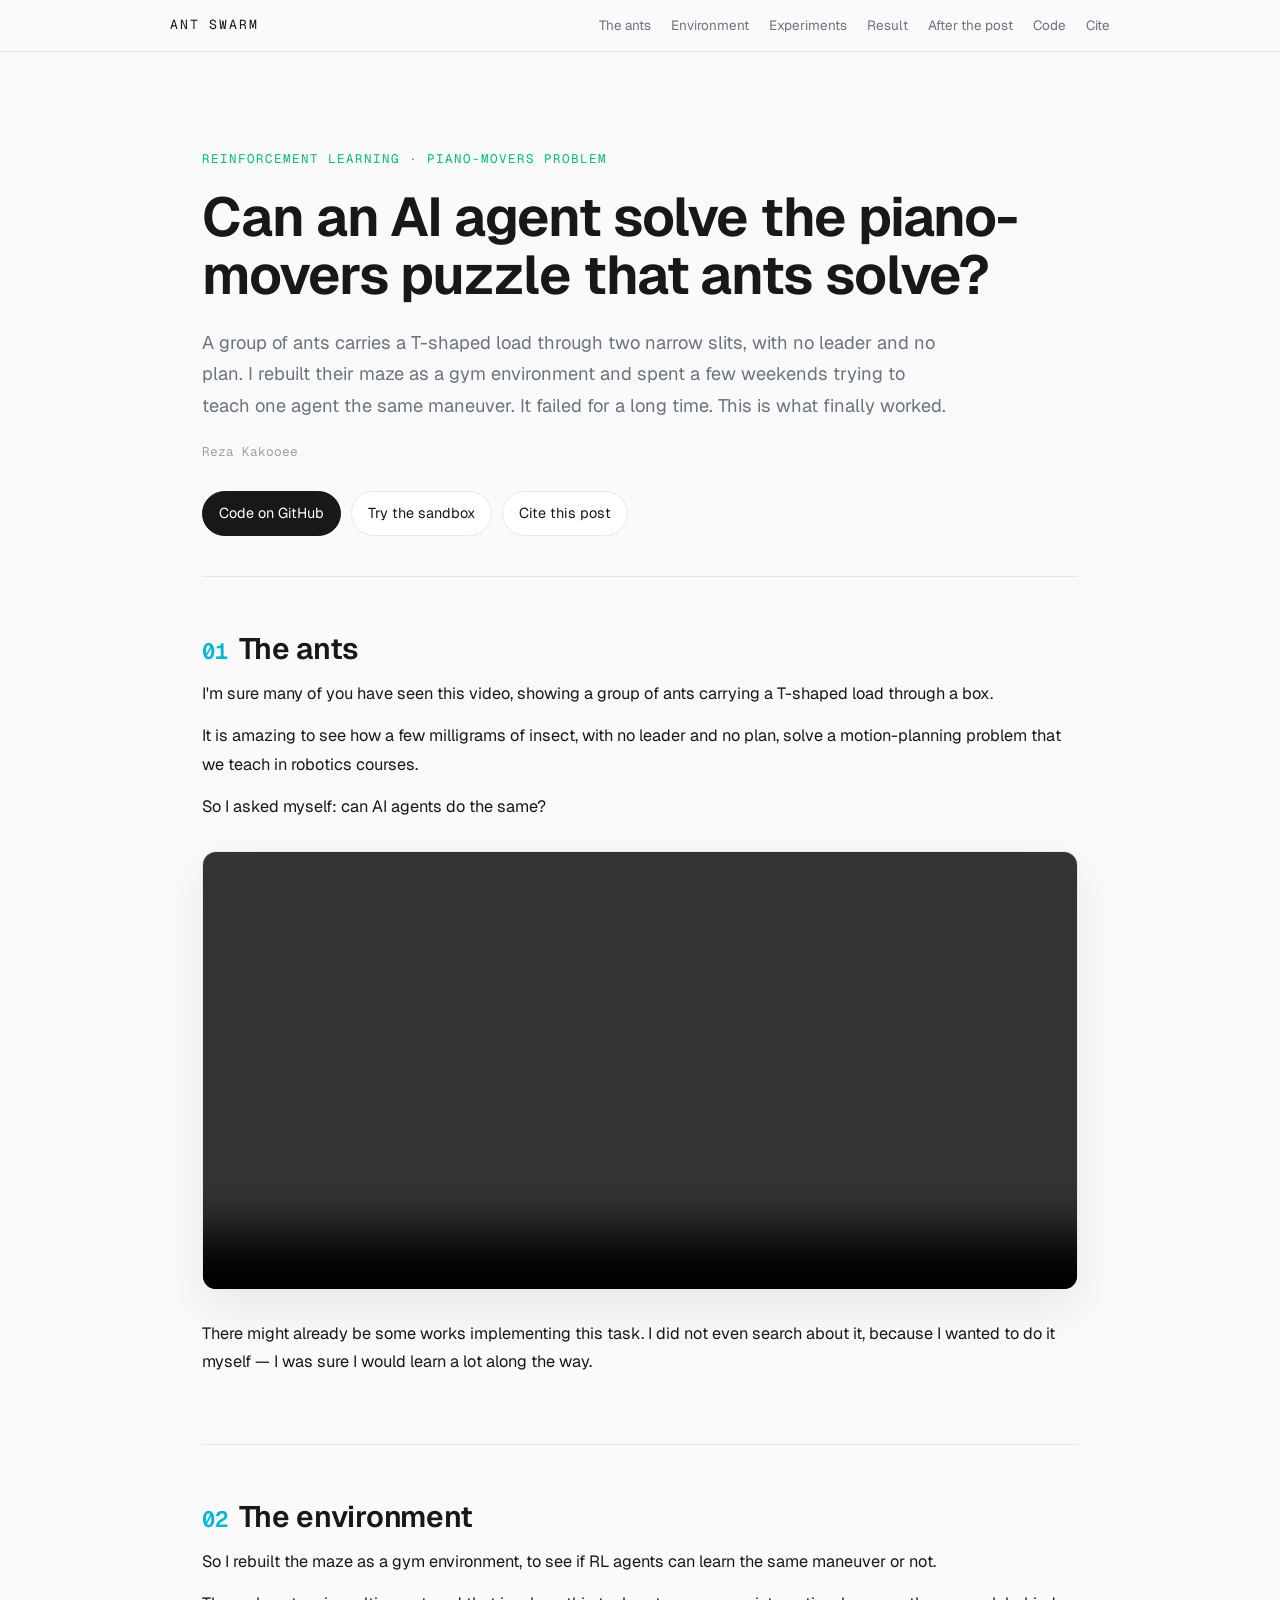
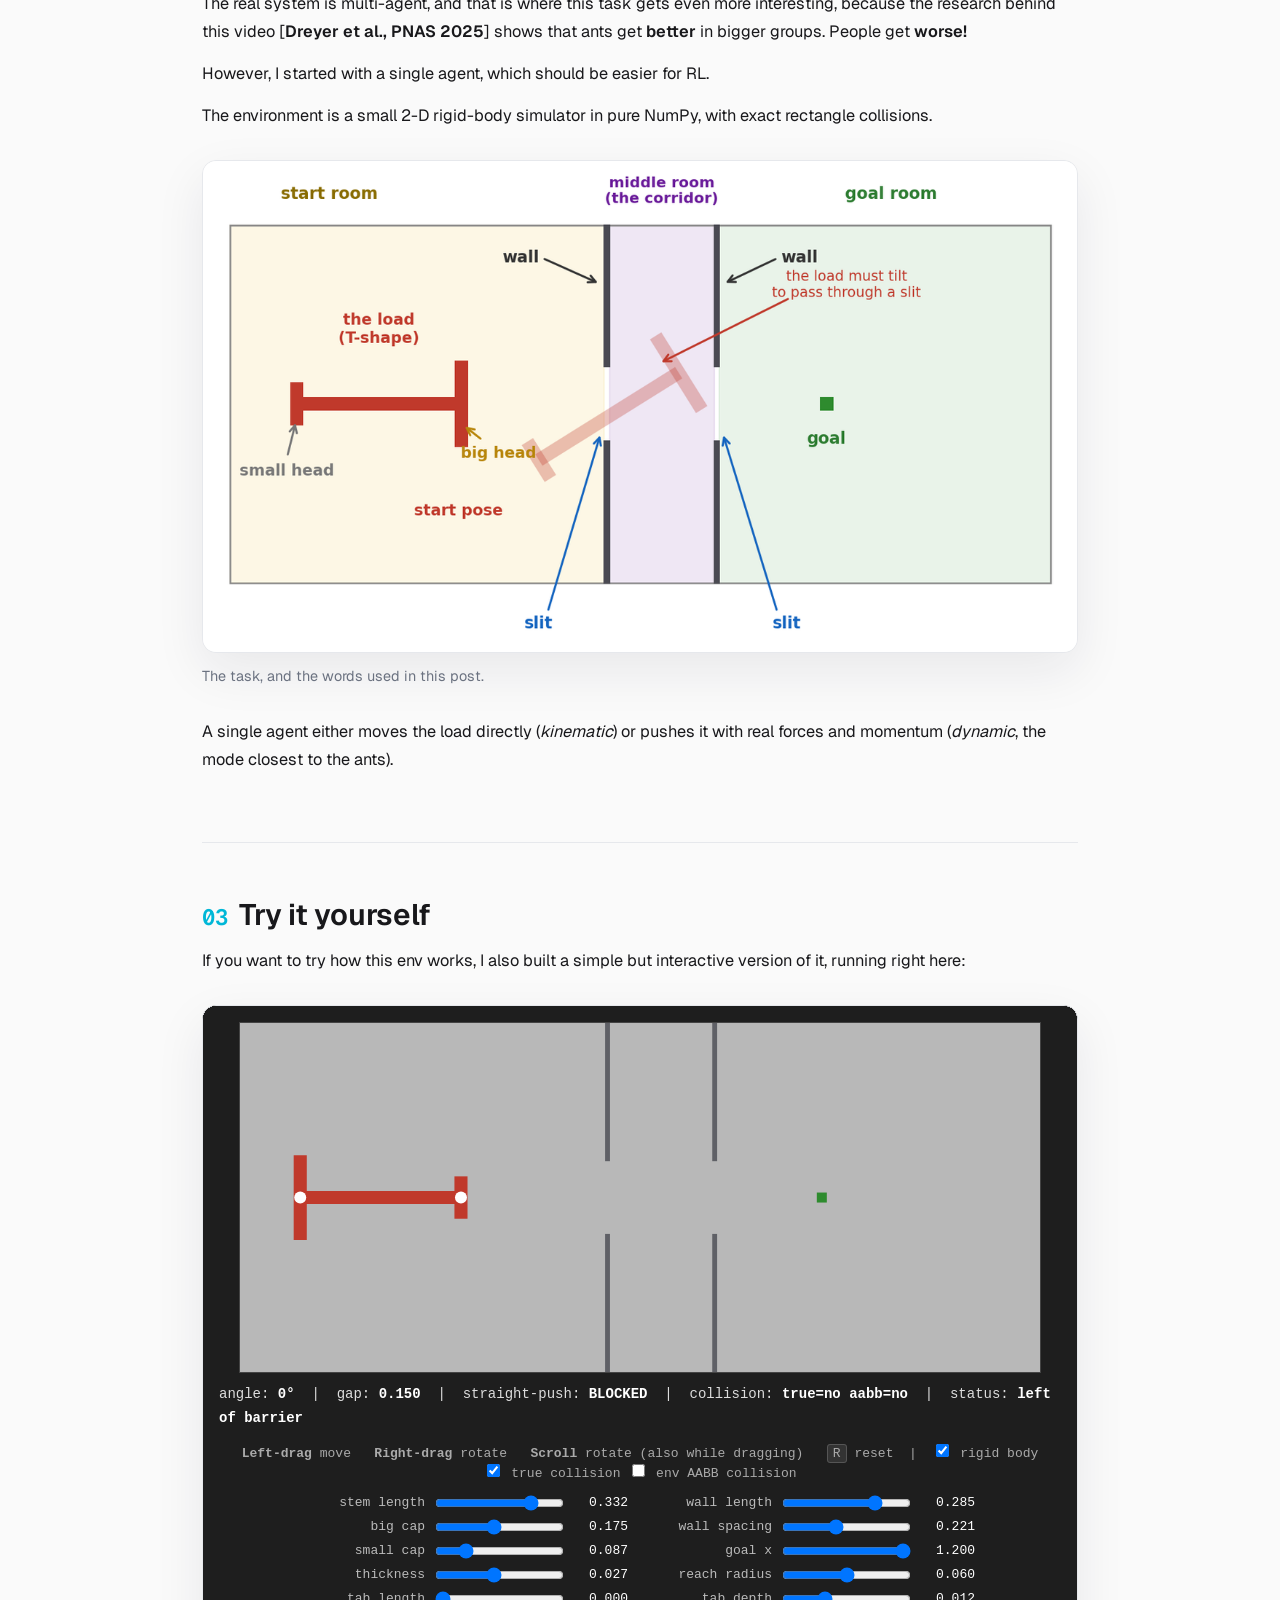
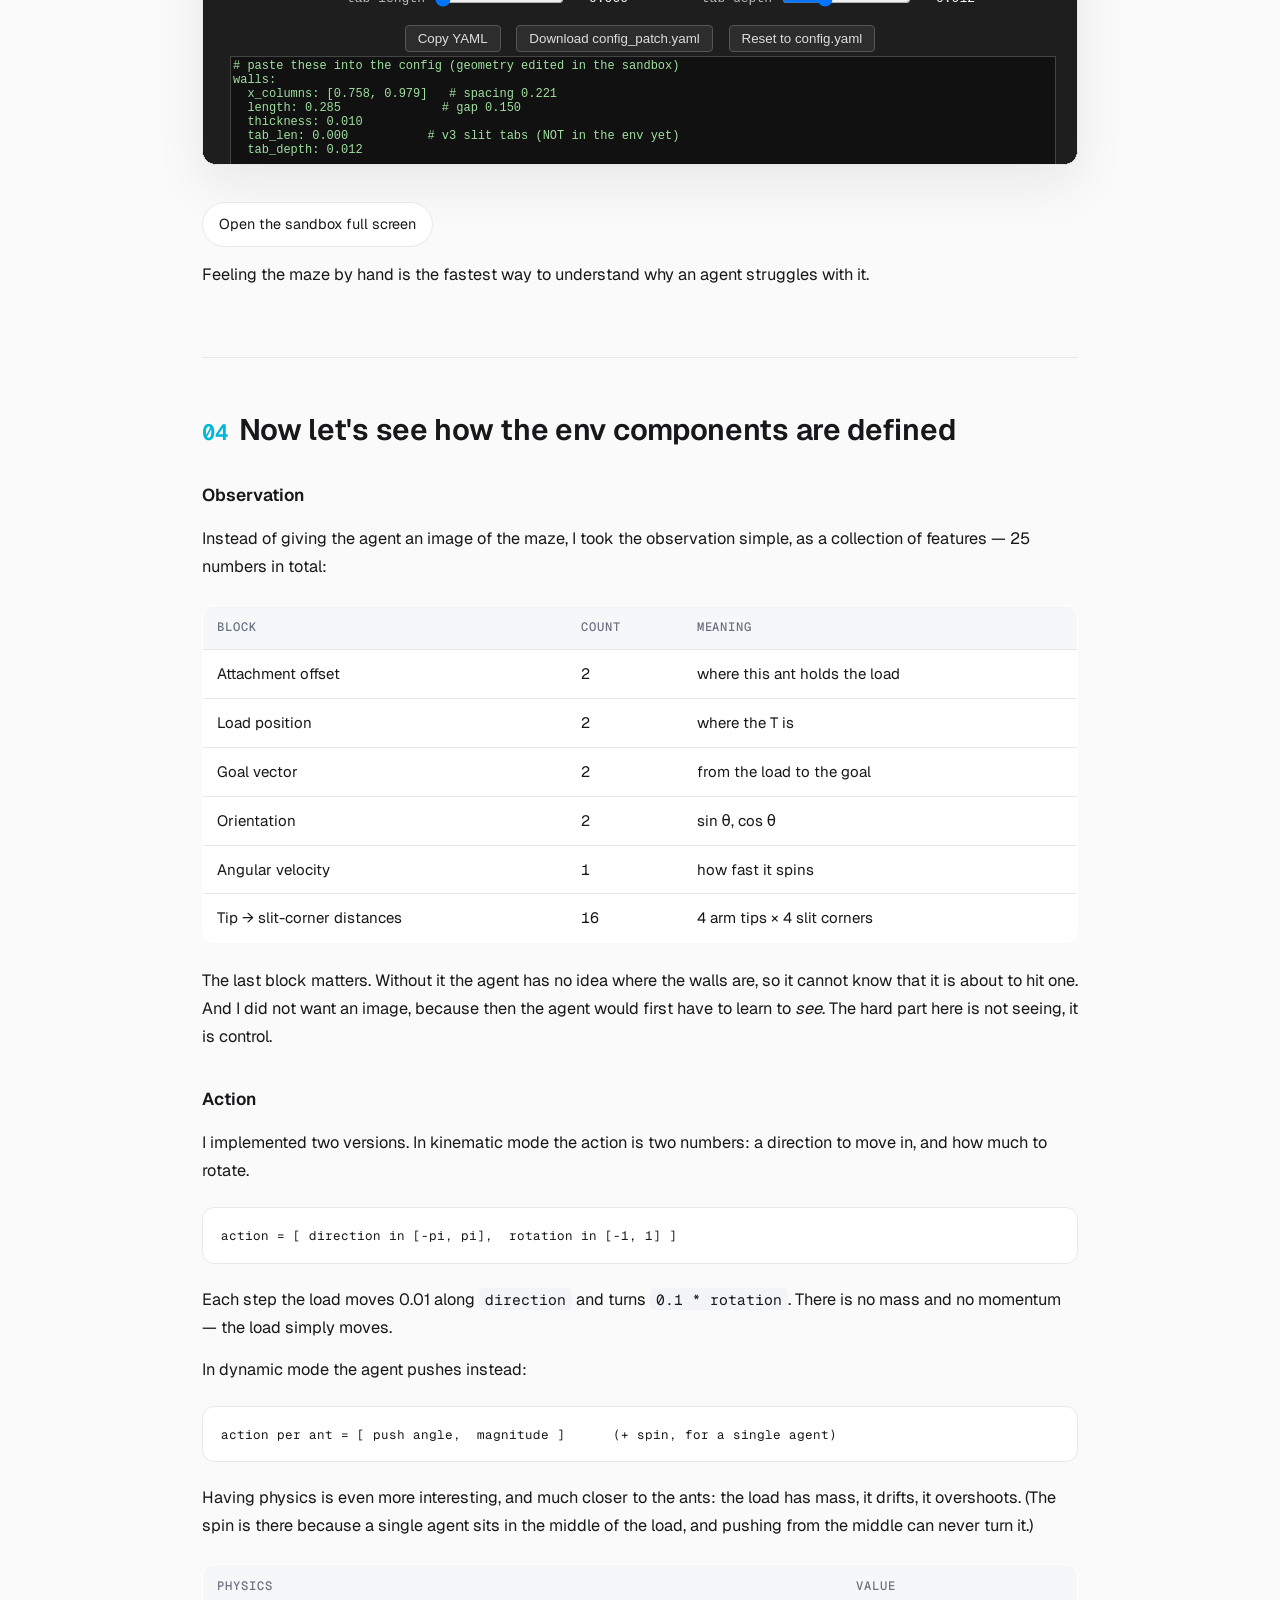
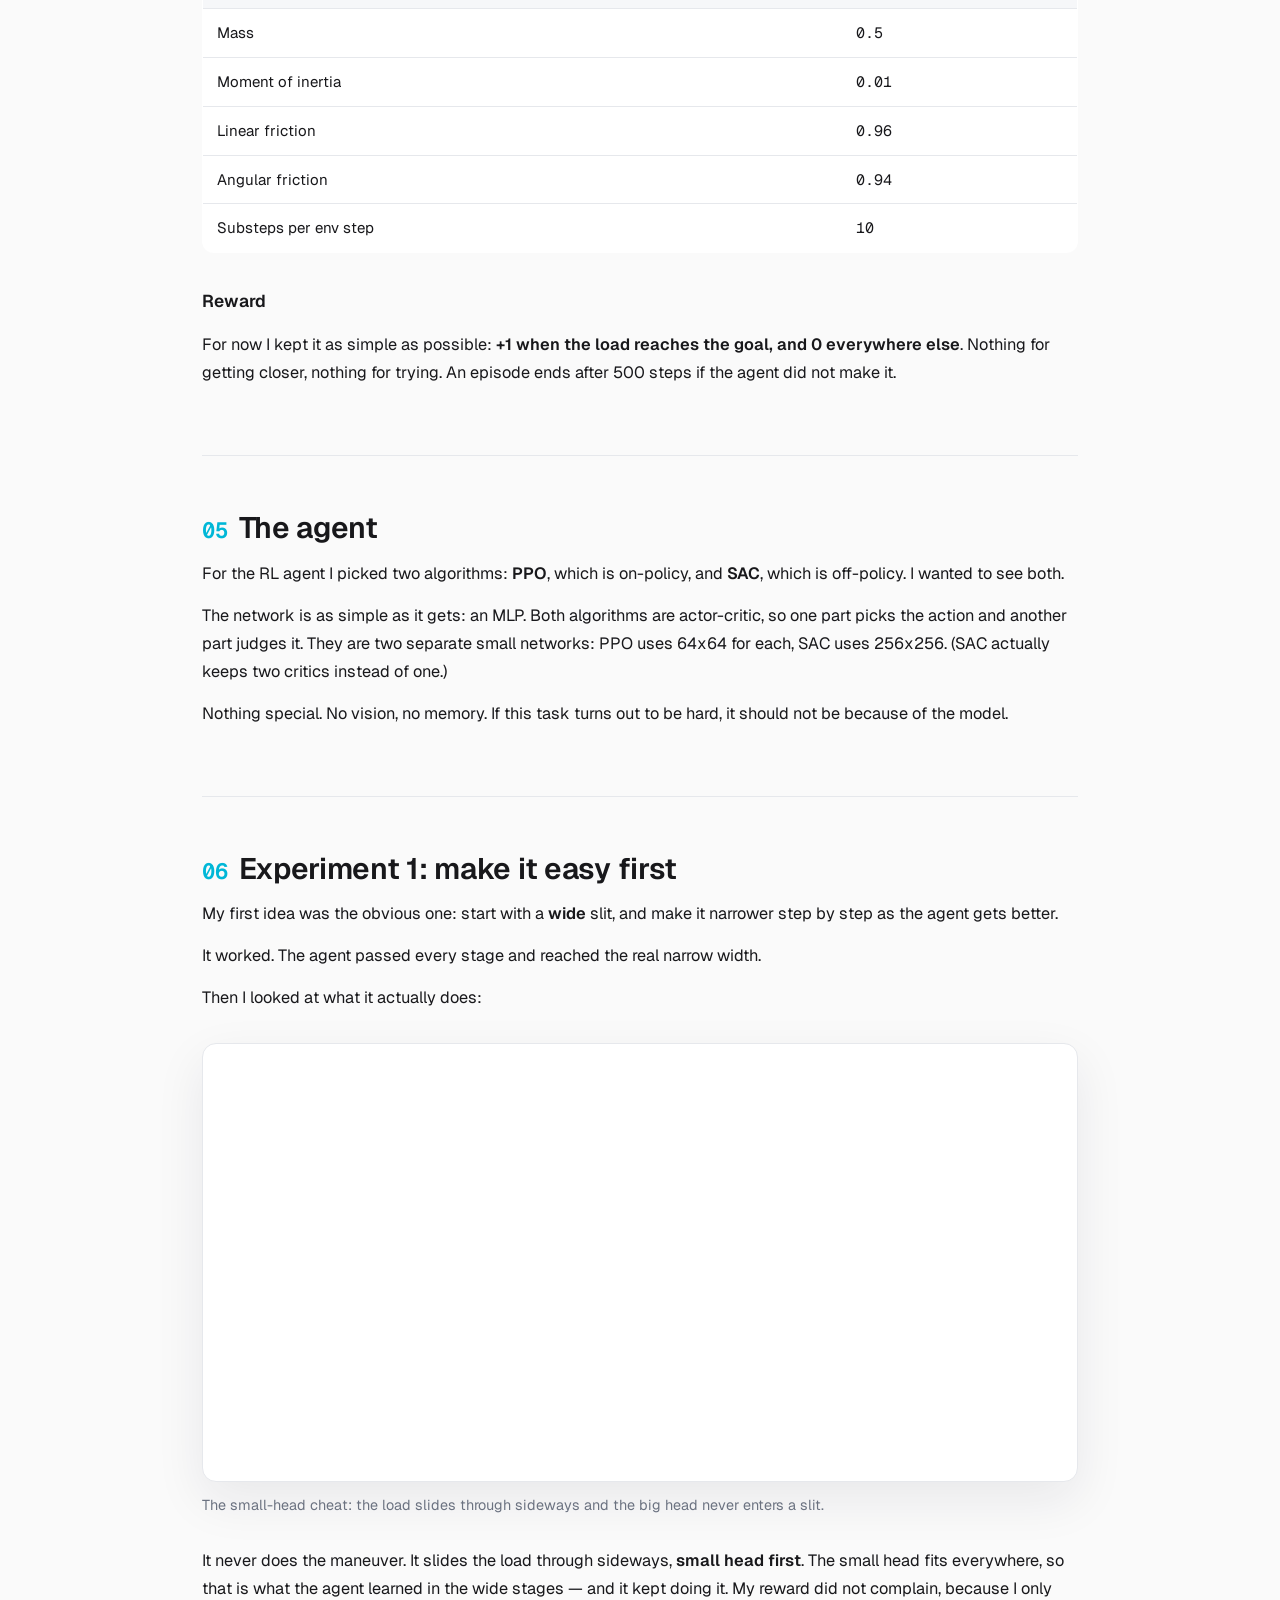
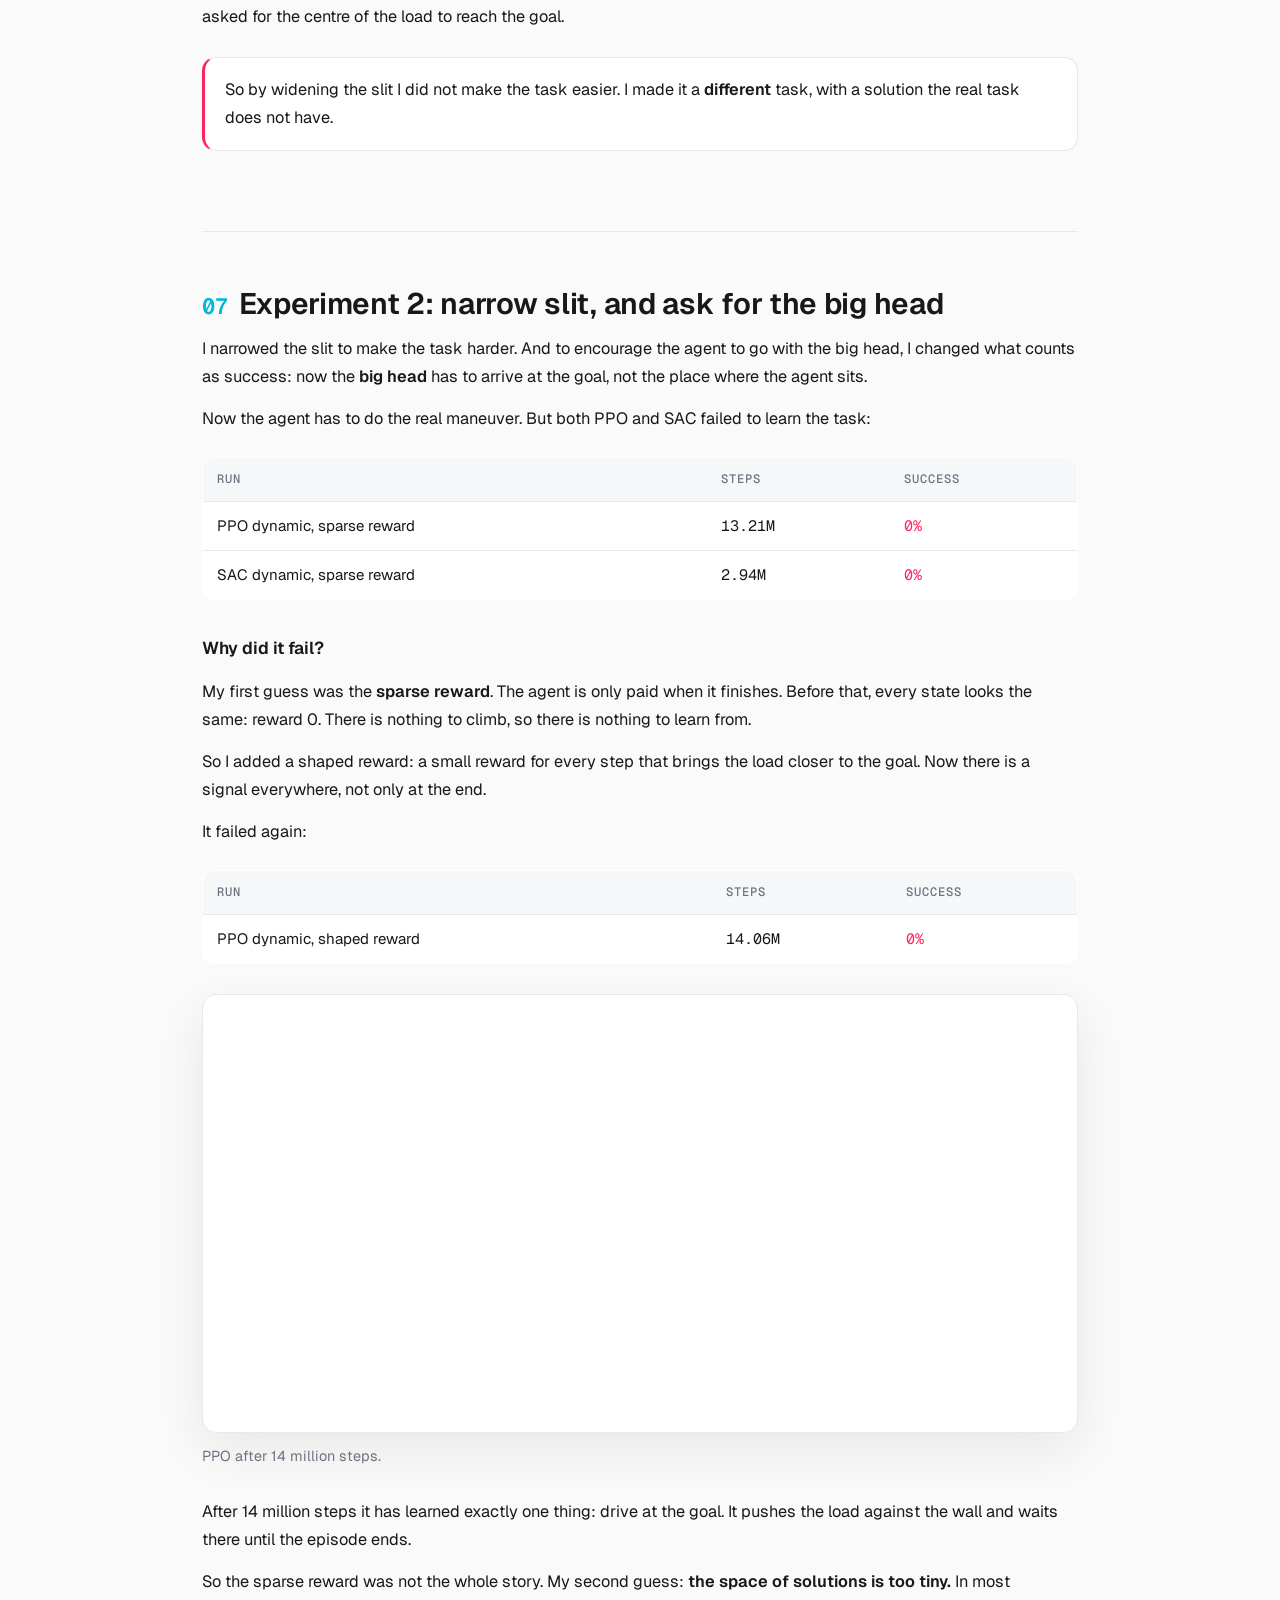
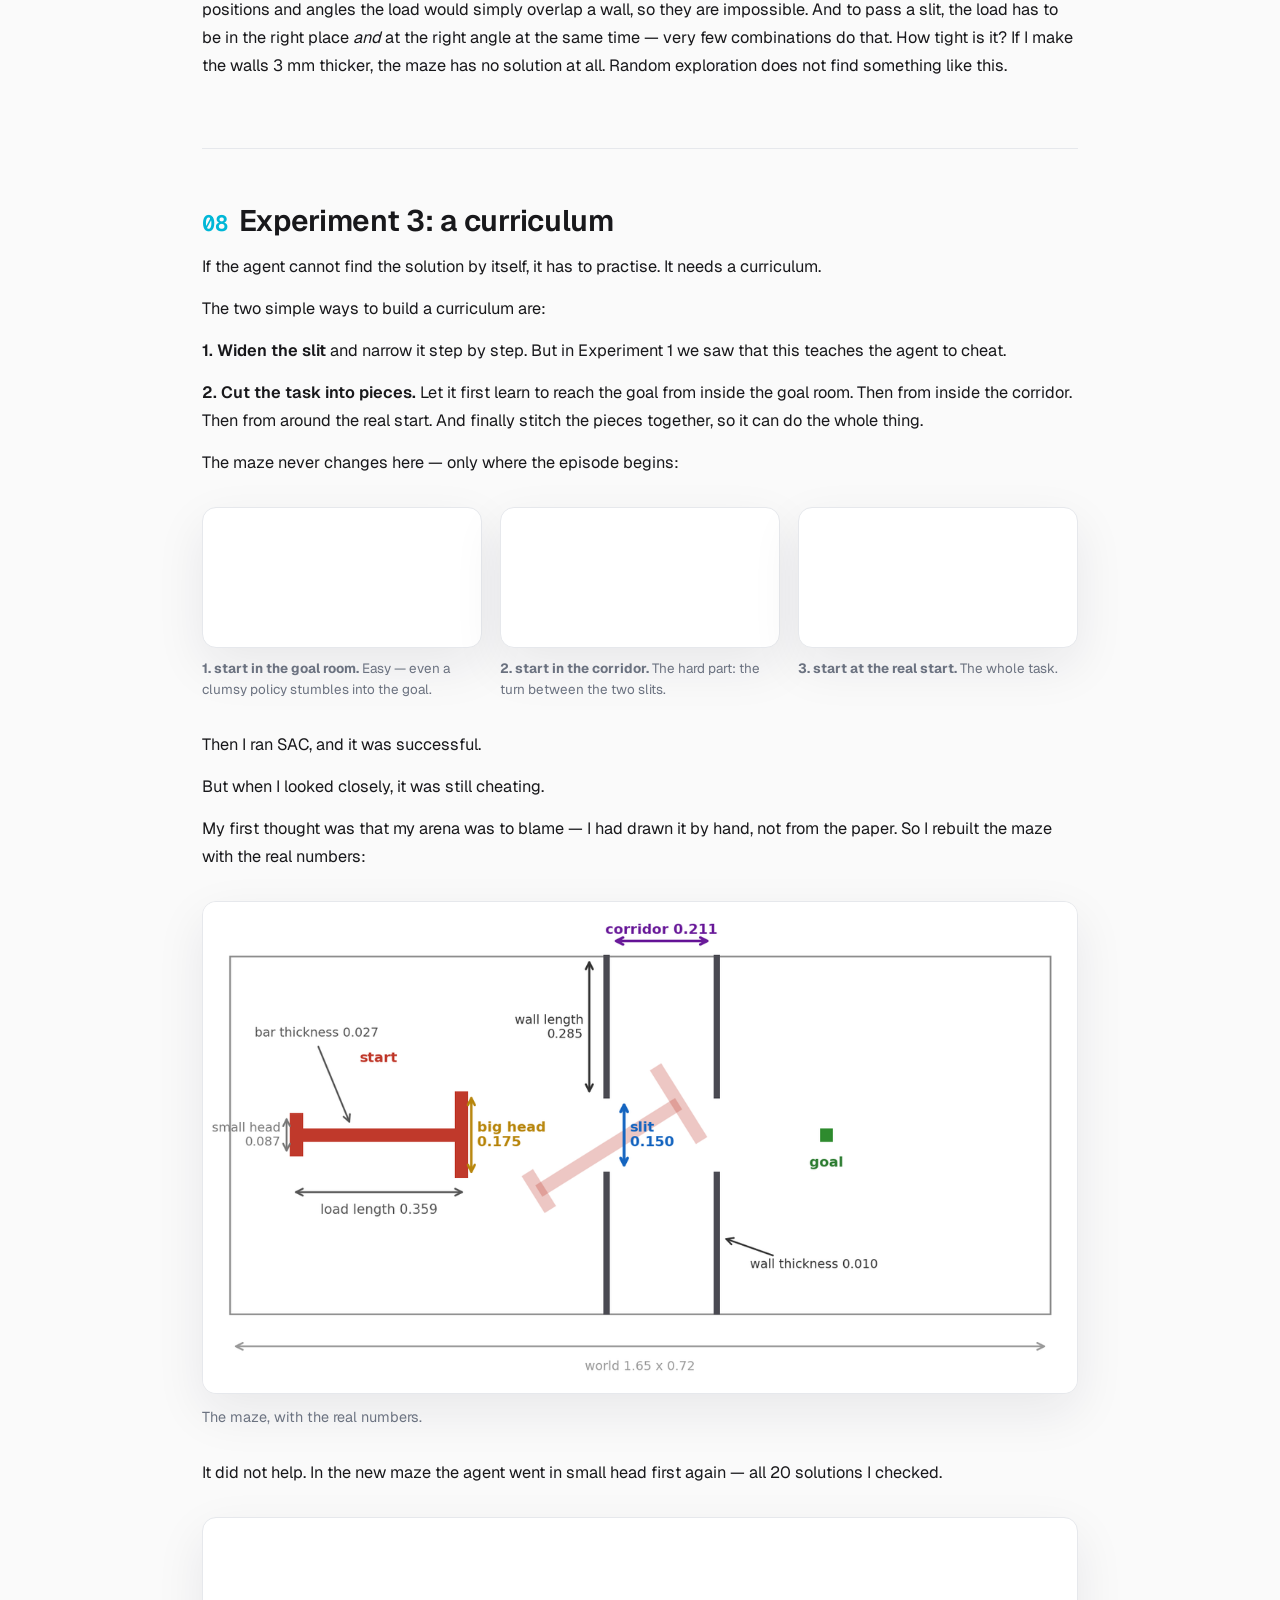
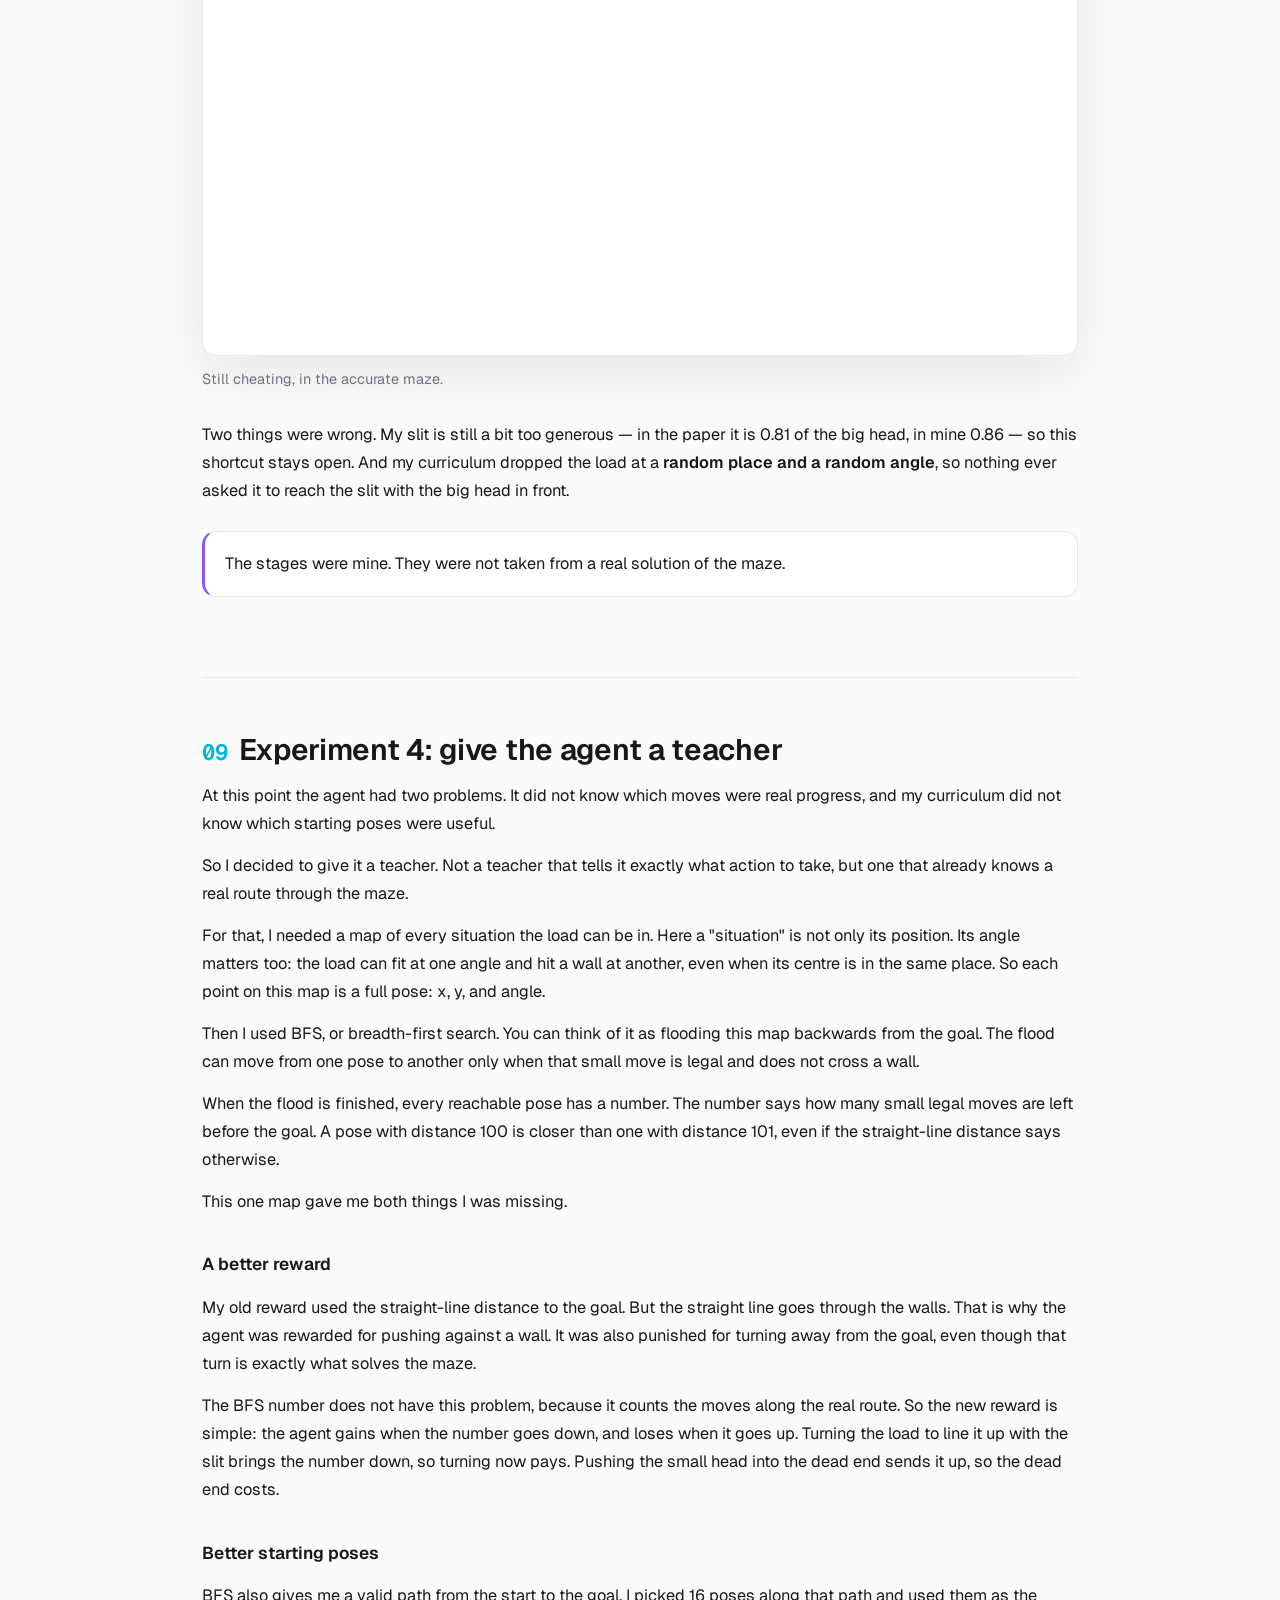
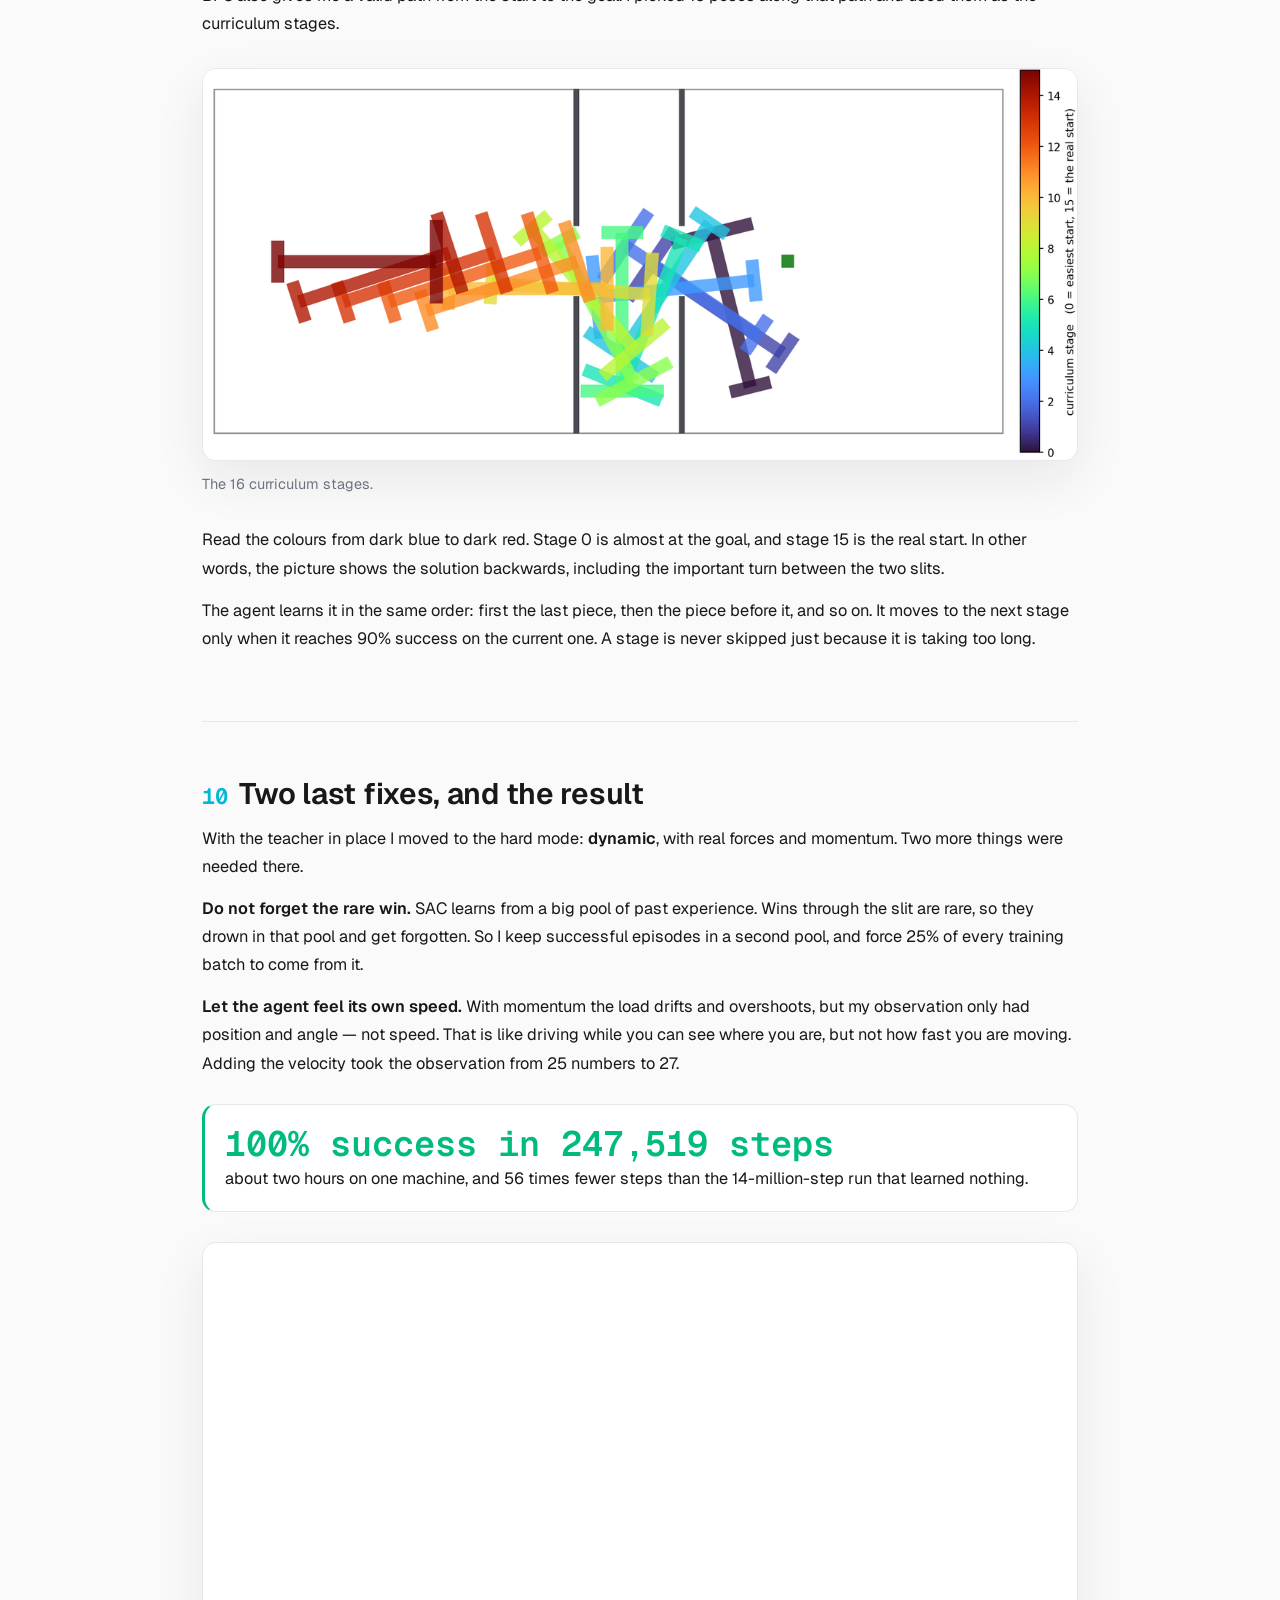
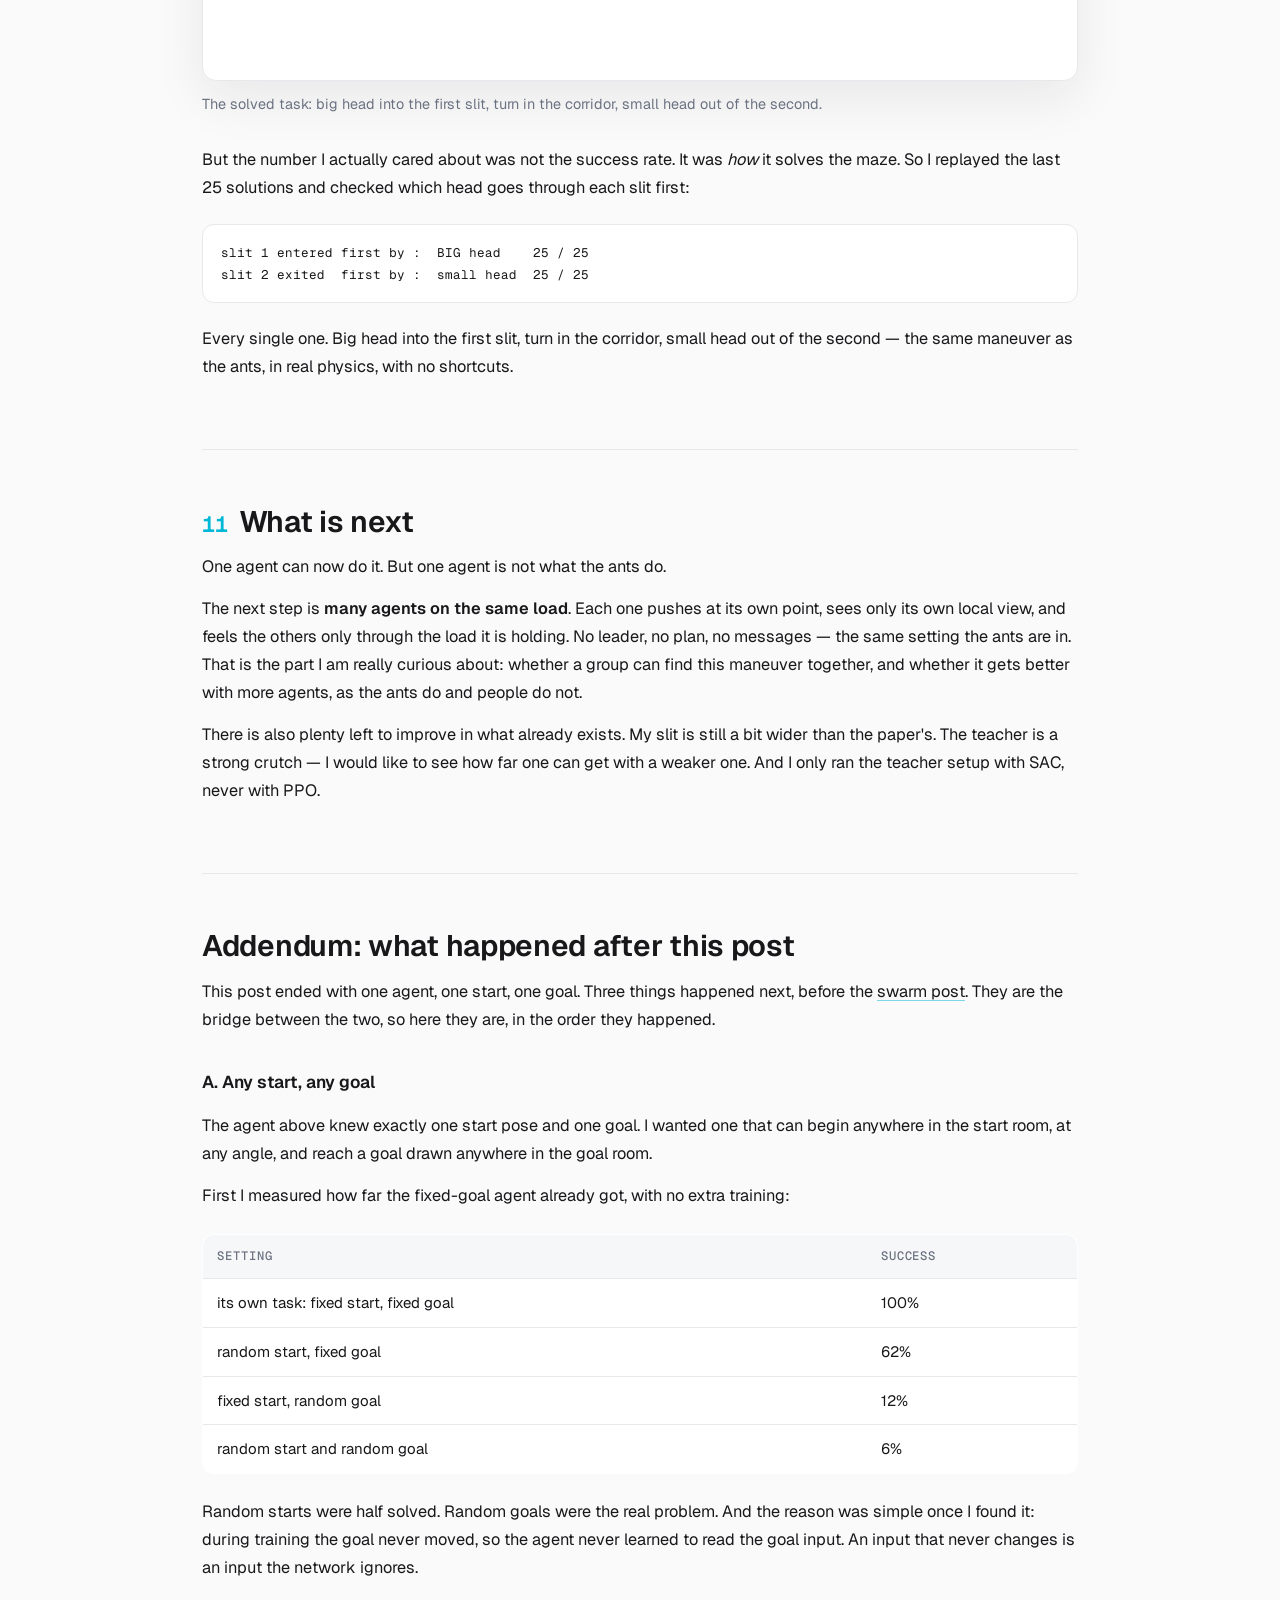
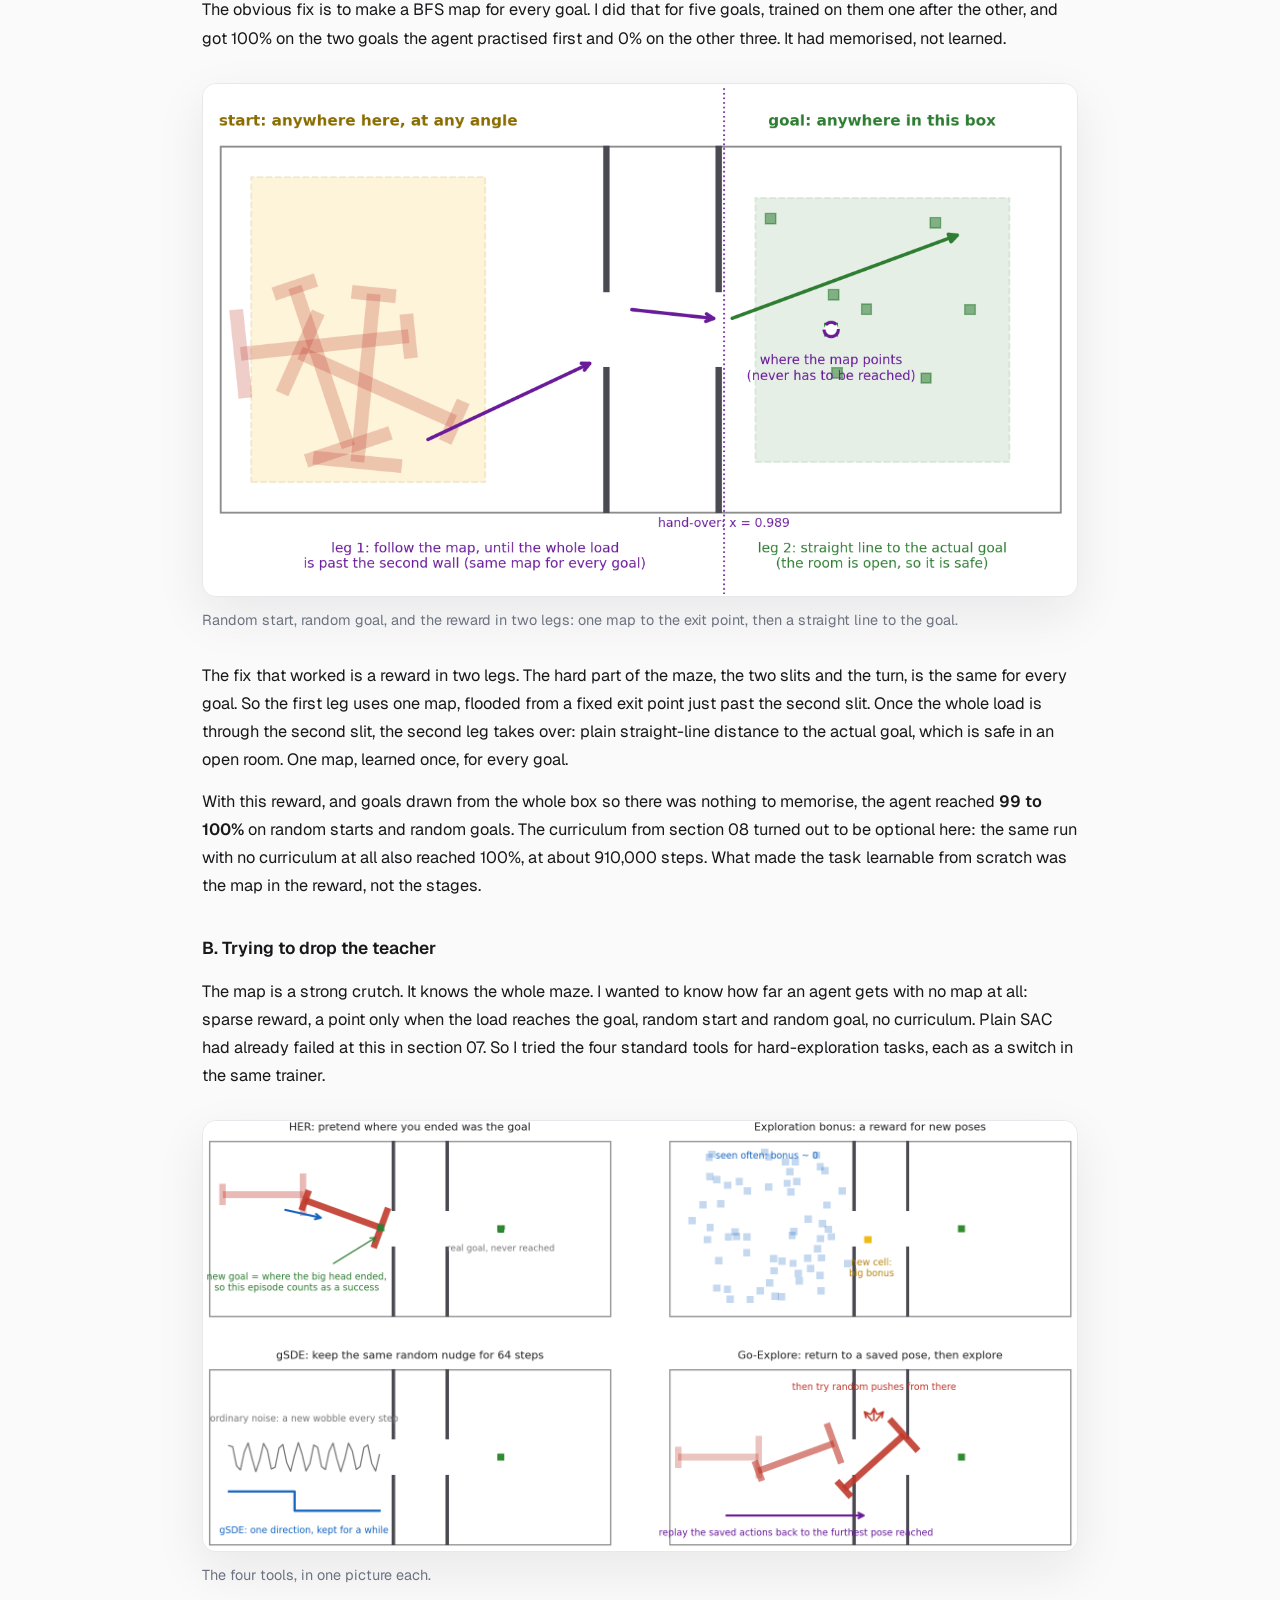
==== commit 85fb1d71: "Blog: addendum to part one, fuller story in part two, titles synced with the site Part one (blogs/01" ====
--- a/blogs/01-can-ai-solve-the-ant-puzzle/ant-piano-movers-rl/index.html
+++ b/blogs/01-can-ai-solve-the-ant-puzzle/ant-piano-movers-rl/index.html
@@ -3,12 +3,12 @@
   <head>
     <meta charset="utf-8">
     <meta name="viewport" content="width=device-width, initial-scale=1">
-    <title>Can an AI agent solve the puzzle that ants solve?</title>
+    <title>Can an AI agent solve the piano-movers puzzle that ants solve?</title>
     <meta name="description" content="Teaching a reinforcement-learning agent the piano-movers puzzle that crazy ants solve collectively — the failures, the cheats, and the BFS teacher that finally worked.">
-    <meta property="og:title" content="Can an AI agent solve the puzzle that ants solve?">
+    <meta property="og:title" content="Can an AI agent solve the piano-movers puzzle that ants solve?">
     <meta property="og:description" content="A weekend project: an RL agent learns to thread a T-shaped load through two narrow slits — the same maneuver ants perform in the PNAS piano-movers experiment.">
     <meta property="og:type" content="article">
-    <meta property="og:image" content="assets/task_vocabulary.png">
+    <meta property="og:image" content="https://rezakakooee.github.io/ant-piano-movers-rl/assets/task_vocabulary.png">
     <link rel="preconnect" href="https://fonts.googleapis.com">
     <link rel="preconnect" href="https://fonts.gstatic.com" crossorigin>
     <link href="https://fonts.googleapis.com/css2?family=Geist:wght@400;500;600;700&family=Geist+Mono:wght@400;500&display=swap" rel="stylesheet">
@@ -23,6 +23,7 @@
           <a href="#env">Environment</a>
           <a href="#exp1">Experiments</a>
           <a href="#result">Result</a>
+          <a href="#addendum">After the post</a>
           <a href="#code">Code</a>
           <a href="#cite">Cite</a>
         </nav>
@@ -33,14 +34,14 @@
       <div class="wrap">
         <section class="hero">
           <p class="eyebrow">Reinforcement learning &middot; piano-movers problem</p>
-          <h1>Can an AI agent solve the puzzle that ants solve?</h1>
+          <h1>Can an AI agent solve the piano-movers puzzle that ants solve?</h1>
           <p class="lede">
             A group of ants carries a T-shaped load through two narrow slits, with no
             leader and no plan. I rebuilt their maze as a gym environment and spent a
             few weekends trying to teach one agent the same maneuver. It failed for a
             long time. This is what finally worked.
           </p>
-          <p class="byline">Reza Kakooee &middot; side project</p>
+          <p class="byline">Reza Kakooee</p>
           <div class="actions">
             <a class="button button--primary" href="https://github.com/RezaKakooee/ant-piano-movers-rl">Code on GitHub</a>
             <a class="button" href="#try">Try the sandbox</a>
@@ -487,6 +488,210 @@
           </p>
         </section>
 
+        <!-- addendum ---------------------------------------------------- -->
+        <section class="section" id="addendum">
+          <h2>Addendum: what happened after this post</h2>
+          <p>
+            This post ended with one agent, one start, one goal. Three things happened
+            next, before the <a href="https://rezakakooee.github.io/ant-swarm-rl/">swarm post</a>.
+            They are the bridge between the two, so here they are, in the order they
+            happened.
+          </p>
+
+          <h3>A. Any start, any goal</h3>
+          <p>
+            The agent above knew exactly one start pose and one goal. I wanted one that
+            can begin anywhere in the start room, at any angle, and reach a goal drawn
+            anywhere in the goal room.
+          </p>
+          <p>
+            First I measured how far the fixed-goal agent already got, with no extra
+            training:
+          </p>
+          <table>
+            <thead><tr><th>setting</th><th>success</th></tr></thead>
+            <tbody>
+              <tr><td>its own task: fixed start, fixed goal</td><td>100%</td></tr>
+              <tr><td>random start, fixed goal</td><td>62%</td></tr>
+              <tr><td>fixed start, random goal</td><td>12%</td></tr>
+              <tr><td>random start and random goal</td><td>6%</td></tr>
+            </tbody>
+          </table>
+          <p>
+            Random starts were half solved. Random goals were the real problem. And the
+            reason was simple once I found it: during training the goal never moved, so
+            the agent never learned to read the goal input. An input that never changes
+            is an input the network ignores.
+          </p>
+          <p>
+            The obvious fix is to make a BFS map for every goal. I did that for five
+            goals, trained on them one after the other, and got 100% on the two goals the
+            agent practised first and 0% on the other three. It had memorised, not
+            learned.
+          </p>
+          <figure>
+            <img src="assets/any_start_any_goal.png" alt="The maze with the random start zone, the random goal box, and the two legs of the reward.">
+            <figcaption>Random start, random goal, and the reward in two legs: one map to the exit point, then a straight line to the goal.</figcaption>
+          </figure>
+          <p>
+            The fix that worked is a reward in two legs. The hard part of the maze, the
+            two slits and the turn, is the same for every goal. So the first leg uses one
+            map, flooded from a fixed exit point just past the second slit. Once the whole
+            load is through the second slit, the second leg takes over: plain
+            straight-line distance to the actual goal, which is safe in an open room. One
+            map, learned once, for every goal.
+          </p>
+          <p>
+            With this reward, and goals drawn from the whole box so there was nothing to
+            memorise, the agent reached <strong>99 to 100%</strong> on random starts and
+            random goals. The curriculum from section 08 turned out to be optional here:
+            the same run with no curriculum at all also reached 100%, at about 910,000
+            steps. What made the task learnable from scratch was the map in the reward,
+            not the stages.
+          </p>
+
+          <h3>B. Trying to drop the teacher</h3>
+          <p>
+            The map is a strong crutch. It knows the whole maze. I wanted to know how far
+            an agent gets with no map at all: sparse reward, a point only when the load
+            reaches the goal, random start and random goal, no curriculum. Plain SAC had
+            already failed at this in section 07. So I tried the four standard tools for
+            hard-exploration tasks, each as a switch in the same trainer.
+          </p>
+          <figure>
+            <img src="assets/four_methods.png" alt="Four sketches: hindsight goal relabelling, an exploration bonus for new poses, exploration noise held for many steps, and Go-Explore's return-then-explore loop.">
+            <figcaption>The four tools, in one picture each.</figcaption>
+          </figure>
+          <ul>
+            <li>
+              <strong>Hindsight experience replay (HER).</strong> The agent almost never
+              reaches the goal, so it almost never sees a reward. HER cheats in a useful
+              way. After a failed episode, it pretends that wherever the load ended
+              <em>was</em> the goal, and stores the episode again with that goal. Now
+              every episode teaches something: how to get to that place. The hope is
+              that &ldquo;how to get to places&rdquo; adds up to &ldquo;how to get to the
+              goal&rdquo;.
+            </li>
+            <li>
+              <strong>An exploration bonus.</strong> A small extra reward for every pose
+              of the load the agent has not seen often. Poses it visits all the time pay
+              nothing. A new pose pays well. This pushes the agent toward the unknown
+              even when the real reward is silent.
+            </li>
+            <li>
+              <strong>gSDE, slower exploration noise.</strong> Ordinary RL adds a fresh
+              random wobble to every action. That is fine for small steps, but a wobble
+              that changes every step averages out to nothing over a long push. gSDE
+              picks one random direction and keeps it for 64 steps, so the agent tries
+              real, sustained moves.
+            </li>
+            <li>
+              <strong>Go-Explore.</strong> The strongest of the four. Keep an archive of
+              every pose the load has reached, with the exact actions that got there.
+              Pick a promising pose, replay those actions to return to it exactly, then
+              push randomly from there and add anything new to the archive. It never
+              forgets a place it has been.
+            </li>
+          </ul>
+          <figure>
+            <img src="assets/frontier_wall.png" alt="The maze with the region reached by every method shaded: everything up to x = 0.900, in front of the second slit.">
+            <figcaption>Where every method stopped. The shaded region is everything ever reached without the map.</figcaption>
+          </figure>
+          <p>
+            None of them crossed the second slit. The two Go-Explore runs got furthest,
+            to x = 0.900, just inside the corridor. The archive grew to 14,000 poses and
+            that frontier did not move by a millimetre. The HER runs barely left the
+            first room: they never got a crossing to relabel. The bonus ran out of new
+            poses on the near side. gSDE brought the load to the slit and no further.
+          </p>
+          <table>
+            <thead><tr><th>method</th><th>steps</th><th>success</th></tr></thead>
+            <tbody>
+              <tr><td>HER</td><td>1.7M</td><td>0%</td></tr>
+              <tr><td>HER + exploration bonus</td><td>1.6M</td><td>0%</td></tr>
+              <tr><td>HER + gSDE</td><td>2.0M</td><td>0%</td></tr>
+              <tr><td>all three</td><td>1.4M</td><td>0%</td></tr>
+              <tr><td>Go-Explore, two grid sizes</td><td>3.0M and 4.9M</td><td>0 crossings</td></tr>
+            </tbody>
+          </table>
+          <div class="callout callout--fail">
+            <p>
+              The second slit needs the load in the right place <em>and</em> at the right
+              angle at the same time, and only a thin set of poses does both. Random
+              pushes never produce even one crossing, so none of these methods ever gets
+              the one example it needs. More samples do not help. A signal that says
+              &ldquo;turn away from the goal now&rdquo; is what is missing, and none of
+              these tools provides it.
+            </p>
+          </div>
+
+          <h3>C. A teacher from demonstrations, and the bug that hid it</h3>
+          <p>
+            If the map cannot be dropped, maybe it can be hidden. Use it once, to make
+            demonstrations, then train a policy that copies them and never sees the map
+            again.
+          </p>
+          <p>
+            A planner that walks the load downhill on the map solved 34,777 episodes,
+            random starts and random goals, every step recorded. Then behaviour cloning:
+            a network that takes the load&rsquo;s pose, speed and the goal, and outputs
+            the planner&rsquo;s action. No reward, no map, no curriculum.
+          </p>
+          <p>
+            It scored 0%. Not once or twice: for eleven days, in every variant I could
+            think of. More data, five million transitions instead of half a million.
+            Action chunks. A frame stack. Noise on the actions. A discrete torque head.
+            DAgger. Each one 0 to 5%. The load reached the first slit and stopped.
+          </p>
+          <p>
+            The cause was one line of code. The observation module stored the goal by
+            reference when the environment was built. Every script that changed the goal
+            later replaced the array instead of writing into it. So the reward saw the
+            new goal, the success check saw the new goal, the renders showed the new goal.
+            The observation kept the first one. For all 4.9 million stored transitions,
+            the goal input was the same two numbers.
+          </p>
+          <figure>
+            <img src="assets/frozen_goal.png" alt="The goal box with the real goals of the demonstrations scattered across it, and the single frozen goal the network saw.">
+            <figcaption>What the network was told, against what was true.</figcaption>
+          </figure>
+          <p>
+            Every policy in those eleven days was asked to reach a moving goal while being
+            told that the goal never moves. Of course it stopped at the first slit: from
+            there on, the route depends on the goal.
+          </p>
+          <p>
+            Two things I keep from this. First, the one experiment that ever moved the
+            number, replacing the goal input with a direction from the map, took success
+            from 0% to 84%. I read it as &ldquo;the policy wants waypoints&rdquo;. It was
+            telling me &ldquo;the goal input is broken&rdquo;. When one input swap changes
+            everything, check the input. Second, my evaluation had its own bug: it took
+            the first N episodes of the dataset, and the first 534 episodes all share one
+            start pose. Every success rate I had quoted was measured on one start.
+          </p>
+          <p>
+            With both fixed, and nothing else changed, the same behaviour cloning scored
+            <strong>88 to 95%</strong> on fresh random starts and goals. Then I put RL on
+            top, two ways. Let it change the whole policy: it collapsed to 0%, saved only
+            by keeping the best checkpoint. Let it add only a small bounded correction to
+            the frozen cloned policy: <strong>97%</strong>.
+          </p>
+          <figure>
+            <img src="assets/il_numbers.png" alt="Bar chart: copying with the bug 0 percent, copying fixed 88 to 95 percent, RL with full freedom 0 percent, RL as a bounded correction 97 percent.">
+          </figure>
+          <figure>
+            <video src="assets/residual_success.mp4" autoplay loop muted playsinline></video>
+            <figcaption>The cloned policy with the bounded RL correction, on a fresh episode. It never saw the map.</figcaption>
+          </figure>
+          <div class="callout callout--result">
+            <p>
+              <span class="result-number">97% without the map</span>
+              This policy, trained without ever seeing the map, is the single-agent brain
+              that the swarm post starts from.
+            </p>
+          </div>
+        </section>
+
         <!-- code ------------------------------------------------------- -->
         <section class="section" id="code">
           <h2>Come and play with it</h2>
@@ -518,37 +723,28 @@
           </p>
 <pre><code>@misc{kakooee2026antswarm,
   author       = {Kakooee, Reza},
-  title        = {Can an {AI} Agent Solve the Puzzle That Ants Solve?},
+  title        = {Can an {AI} Agent Solve the Piano-Movers Puzzle That Ants Solve?},
   year         = {2026},
   howpublished = {\url{https://rezakakooee.github.io/ant-piano-movers-rl/}},
   note         = {Blog post. Code: \url{https://github.com/RezaKakooee/ant-piano-movers-rl}}
 }</code></pre>
-          <p>Or in plain text:</p>
-          <p class="mono" style="font-size:.9rem;color:var(--muted)">
-            Kakooee, R. (2026). <em>Can an AI agent solve the puzzle that ants solve?</em>
-            Blog post. https://rezakakooee.github.io/ant-piano-movers-rl/
-          </p>
-          <p>
-            Please also cite the experiment this work reproduces:
-          </p>
-<pre><code>@article{dreyer2025ants,
-  author  = {Dreyer, Tabea and Haluts, Amir and Korman, Amos and
-             Gov, Nir and Fonio, Ehud and Feinerman, Ofer},
-  title   = {Comparing cooperative geometric puzzle solving in ants versus humans},
-  journal = {Proceedings of the National Academy of Sciences},
-  year    = {2025},
-  doi     = {10.1073/pnas.2414274121}
-}</code></pre>
+        </section>
+
+        <!-- references ------------------------------------------------- -->
+        <section class="section" id="references">
+          <h2>References</h2>
+          <p>
+            Dreyer, T., Haluts, A., Korman, A., Gov, N., Fonio, E., &amp; Feinerman, O.
+            (2025). &ldquo;Comparing cooperative geometric puzzle solving in ants versus
+            humans.&rdquo; <em>Proceedings of the National Academy of Sciences</em>.
+            <a href="https://doi.org/10.1073/pnas.2414274121">https://doi.org/10.1073/pnas.2414274121</a>
+          </p>
         </section>
       </div>
     </main>
 
     <footer class="footer">
       <div class="inner">
-        <p>
-          Reference: Dreyer et&nbsp;al., &ldquo;Comparing cooperative geometric puzzle
-          solving in ants versus humans&rdquo;, PNAS 2025.
-        </p>
         <div>
           <a href="https://github.com/RezaKakooee/ant-piano-movers-rl">GitHub</a>
           <a href="https://x.com/rezakakooee">X</a>
